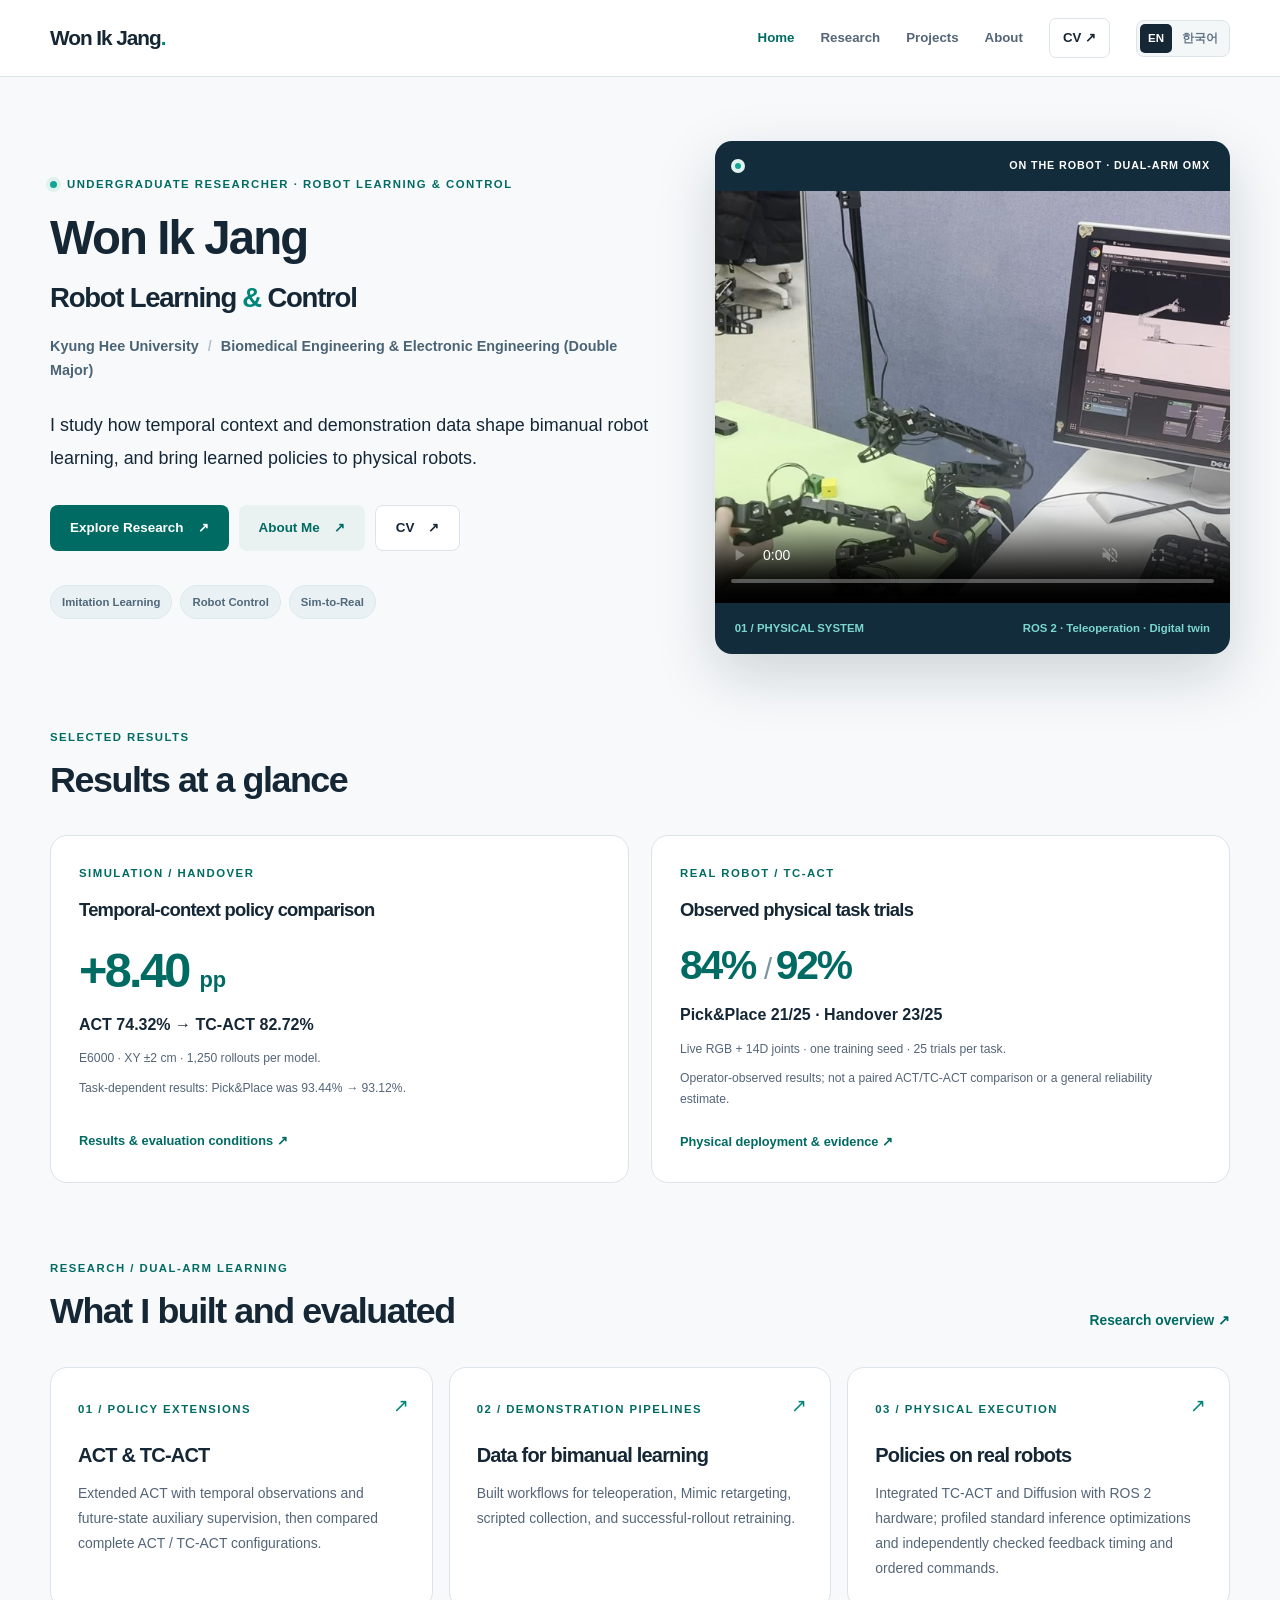
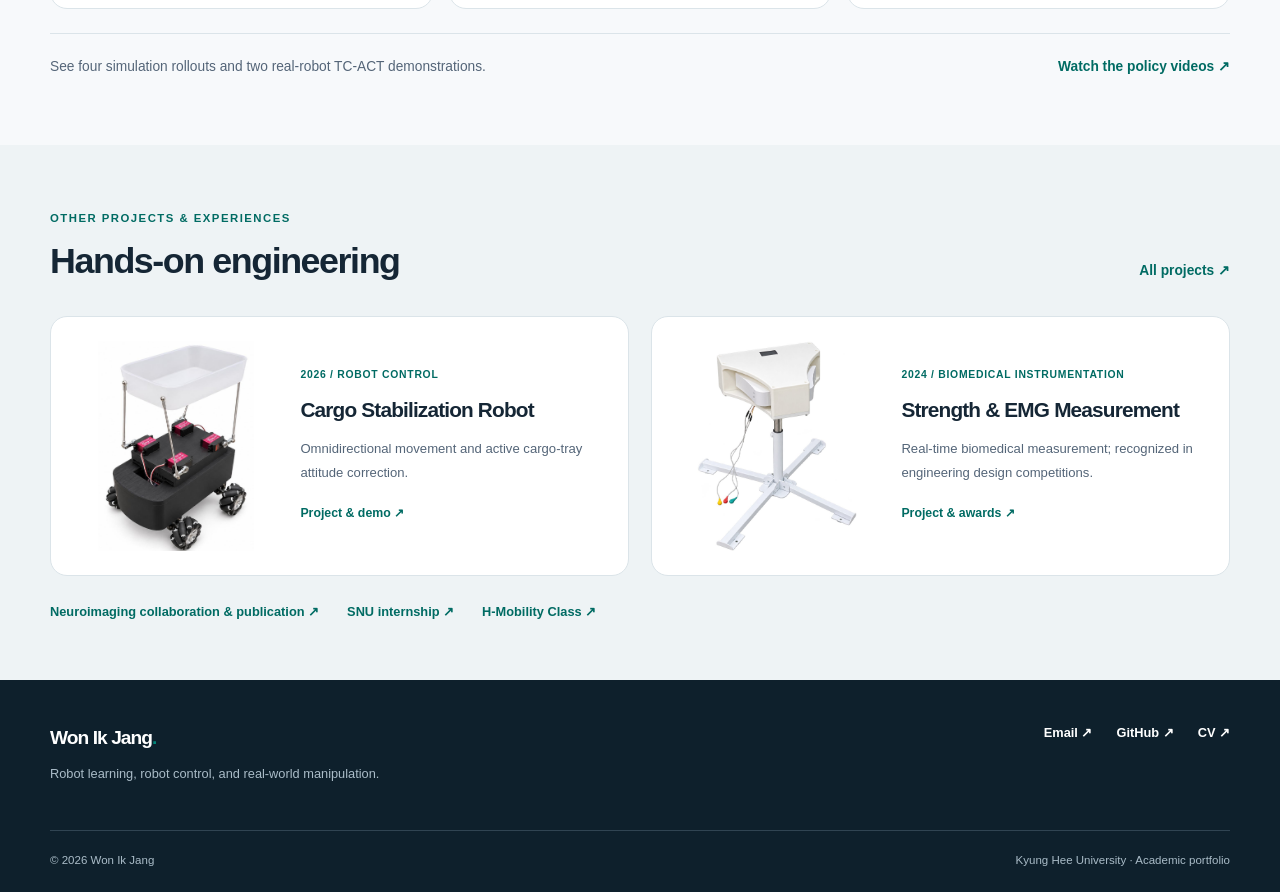
==== docs/index.html @ a3580494 "Refresh CV PDF link cache version after evidence wording update" ====
<!doctype html>
<html lang="en" data-portfolio-page="home">
<head>
<meta charset="utf-8">
<meta name="viewport" content="width=device-width, initial-scale=1">
<meta name="theme-color" content="#f6f8fb">
<meta name="description" content="Won Ik Jang. Undergraduate researcher at Kyung Hee University working on robot learning, robot control, and sim-to-real manipulation.">
<meta property="og:type" content="website">
<meta property="og:title" content="Won Ik Jang | Robot Learning & Control">
<meta property="og:description" content="Won Ik Jang. Undergraduate researcher at Kyung Hee University working on robot learning, robot control, and sim-to-real manipulation.">
<meta property="og:image" content="https://green101630-jwi.github.io/literate-octo-doodle/assets/media/dual-arm-workspace.jpg">
<title data-title-en="Won Ik Jang | Robot Learning & Control" data-title-ko="장원익 | 로봇 학습 및 제어">Won Ik Jang | Robot Learning & Control</title>
<link rel="stylesheet" href="portfolio.css">
<link rel="stylesheet" href="research-enhancements.css">
<link rel="stylesheet" href="home.css?v=d6b59a765246">
<script src="portfolio.js" defer></script>
</head>
<body>
<a class="skip" href="#main"><span data-locale="en">Skip to content</span><span data-locale="ko">본문으로 건너뛰기</span></a>
<header class="topbar"><div class="wrap nav-row"><a class="brand" href="./?v=feedback-20261107-v1" aria-label="Won Ik Jang homepage">Won Ik Jang<span class="brand-dot">.</span></a><button type="button" class="mobile-menu" data-menu-toggle aria-controls="site-nav" aria-expanded="false">Menu <span aria-hidden="true">☰</span></button><nav class="primary-nav" id="site-nav" data-site-nav aria-label="Main navigation"><a href="./?v=feedback-20261107-v1" aria-current="page"><span data-locale="en">Home</span><span data-locale="ko">홈</span></a><a href="research/?v=feedback-20261107-v1" ><span data-locale="en">Research</span><span data-locale="ko">연구</span></a><a href="projects/?v=feedback-20261107-v1" ><span data-locale="en">Projects</span><span data-locale="ko">프로젝트</span></a><a href="about/?v=feedback-20261107-v1" ><span data-locale="en">About</span><span data-locale="ko">소개</span></a><a class="nav-cv" target="_blank" rel="noopener" href="assets/WonIkJang_CV.pdf?v=31153842b9fe">CV ↗</a><div class="language-switch" role="group" aria-label="Language"><button type="button" data-language="en" aria-pressed="true">EN</button><button type="button" data-language="ko" aria-pressed="false">한국어</button></div></nav></div></header>
<main id="main">
<section class="hero wrap" aria-labelledby="hero-name">
<div class="hero-copy">
<p class="eyebrow"><span class="pulse"></span><span data-locale="en">UNDERGRADUATE RESEARCHER · ROBOT LEARNING & CONTROL</span><span data-locale="ko">학부연구생 · 로봇 학습 및 제어</span></p>
<h1 id="hero-name">Won Ik Jang<span class="heading-line"> <span data-locale="en">Robot Learning <em>&amp;</em> Control</span><span data-locale="ko">로봇 학습 <em>&amp;</em> 제어</span></span></h1>
<p class="identity">Kyung Hee University <span class="sep">/</span> <span data-locale="en">Biomedical Engineering & Electronic Engineering (Double Major)</span><span data-locale="ko">생체의공학 · 전자공학 복수전공</span></p>
<p class="hero-lead"><span data-locale="en">I study how temporal context and demonstration data shape bimanual robot learning, and bring learned policies to physical robots.</span><span data-locale="ko">양팔 로봇 조작에서 시간적 문맥과 시연 데이터가 학습에 미치는 영향을 연구하고, 학습한 정책을 실제 로봇에 적용합니다.</span></p>
<div class="hero-actions"><a class="btn primary" href="research/?v=feedback-20261107-v1"><span data-locale="en">Explore Research</span><span data-locale="ko">연구 살펴보기</span><span aria-hidden="true"> ↗</span></a><a class="btn subtle" href="about/?v=feedback-20261107-v1"><span data-locale="en">About Me</span><span data-locale="ko">자기소개</span><span aria-hidden="true"> ↗</span></a><a class="btn ghost" href="assets/WonIkJang_CV.pdf?v=31153842b9fe" target="_blank" rel="noopener">CV <span aria-hidden="true">↗</span></a></div>
<div class="hero-tags"><span>Imitation Learning</span><span>Robot Control</span><span>Sim-to-Real</span></div>
</div>
<div class="hero-media">
<div class="media-label"><span class="pulse"></span><span data-locale="en">ON THE ROBOT · DUAL-ARM OMX</span><span data-locale="ko">실제 로봇 · 양팔 OMX</span></div>
<video controls muted playsinline preload="metadata" poster="assets/media/dual-arm-workspace.jpg" aria-label="Dual-arm OpenMANIPULATOR-X real teleoperation"><source src="assets/media/dual-arm-teleoperation.mp4" type="video/mp4"></video>
<div class="media-caption"><span>01 / PHYSICAL SYSTEM</span><span><span data-locale="en">ROS 2 · Teleoperation · Digital twin</span><span data-locale="ko">ROS 2 · 원격 조작 · 디지털 트윈</span></span></div>
</div>
</section>
<section class="wrap home-findings" aria-labelledby="findings-heading">
<div class="section-head"><div><p class="eyebrow">SELECTED RESULTS</p><h2 id="findings-heading"><span data-locale="en">Results at a glance</span><span data-locale="ko">대표 실험 결과</span></h2></div></div>
<div class="home-finding-grid">
<article class="home-finding">
<p class="eyebrow"><span data-locale="en">SIMULATION / HANDOVER</span><span data-locale="ko">시뮬레이션 / HANDOVER</span></p>
<h3><span data-locale="en">Temporal-context policy comparison</span><span data-locale="ko">시간적 문맥을 활용한 정책 비교</span></h3>
<p class="finding-value">+8.40 <span><span data-locale="en">pp</span><span data-locale="ko">%p</span></span></p>
<p class="finding-comparison">ACT 74.32% <span aria-hidden="true">→</span> TC-ACT 82.72%</p>
<p class="finding-conditions"><span data-locale="en">E6000 · XY ±2 cm · 1,250 rollouts per model.</span><span data-locale="ko">E6000 · XY ±2 cm · 모델당 1,250회 평가.</span></p>
<p class="finding-scope"><span data-locale="en">Task-dependent results: Pick&amp;Place was 93.44% → 93.12%.</span><span data-locale="ko">태스크별 차이가 있으며, Pick&amp;Place는 93.44% → 93.12%였습니다.</span></p>
<a class="inline-link" href="research/?v=feedback-20261107-v1#results"><span data-locale="en">Results & evaluation conditions ↗</span><span data-locale="ko">비교 결과·평가 조건 보기 ↗</span></a>
</article>
<article class="home-finding">
<p class="eyebrow"><span data-locale="en">REAL ROBOT / TC-ACT</span><span data-locale="ko">실로봇 / TC-ACT</span></p>
<h3><span data-locale="en">Observed physical task trials</span><span data-locale="ko">실로봇 작업 수행 실험</span></h3>
<p class="finding-value finding-latency">84% <i aria-hidden="true"> / </i> 92%</p>
<p class="finding-comparison">Pick&amp;Place 21/25 · Handover 23/25</p>
<p class="finding-conditions"><span data-locale="en">Live RGB + 14D joints · one training seed · 25 trials per task.</span><span data-locale="ko">실카메라 RGB + 14D 관절 · 학습 시드 1개 · 태스크별 25회.</span></p>
<p class="finding-scope"><span data-locale="en">Operator-observed results; not a paired ACT/TC-ACT comparison or a general reliability estimate.</span><span data-locale="ko">작업자가 관찰한 성공 횟수이며 ACT와의 동일 조건 비교나 일반적인 신뢰도 추정이 아닙니다.</span></p>
<a class="inline-link" href="research/#deployment"><span data-locale="en">Physical deployment & evidence ↗</span><span data-locale="ko">실로봇 구동·검증 내용 ↗</span></a>
</article>
</div>
</section>
<section class="section wrap home-contributions" aria-labelledby="research-heading">
<div class="section-head"><div><p class="eyebrow">RESEARCH / DUAL-ARM LEARNING</p><h2 id="research-heading"><span data-locale="en">What I built and evaluated</span><span data-locale="ko">직접 구현하고 평가한 것들</span></h2></div><a class="inline-link" href="research/?v=feedback-20261107-v1"><span data-locale="en">Research overview ↗</span><span data-locale="ko">연구 개요 보기 ↗</span></a></div>
<div class="card-grid three">
<a href="research/?v=feedback-20261107-v1#tc-act" class="info-card"><span class="index">01 / POLICY EXTENSIONS</span><h3>ACT & TC-ACT</h3><p><span data-locale="en">Extended ACT with temporal observations and future-state auxiliary supervision, then compared complete ACT / TC-ACT configurations.</span><span data-locale="ko">ACT에 시간적 관측과 미래 상태 보조 학습을 연결하고, ACT·TC-ACT 전체 구성의 성능을 비교했습니다.</span></p><span class="card-arrow" aria-hidden="true">↗</span></a>
<a href="research/?v=feedback-20261107-v1#demonstrations" class="info-card"><span class="index">02 / DEMONSTRATION PIPELINES</span><h3><span data-locale="en">Data for bimanual learning</span><span data-locale="ko">양팔 학습을 위한 시연 데이터</span></h3><p><span data-locale="en">Built workflows for teleoperation, Mimic retargeting, scripted collection, and successful-rollout retraining.</span><span data-locale="ko">텔레오퍼레이션, Mimic 궤적 재배치, 코드 기반 수집, 성공 롤아웃 재학습 흐름을 구현했습니다.</span></p><span class="card-arrow" aria-hidden="true">↗</span></a>
<a href="research/?v=feedback-20261107-v1#systems" class="info-card"><span class="index">03 / PHYSICAL EXECUTION</span><h3><span data-locale="en">Policies on real robots</span><span data-locale="ko">학습한 정책을 실로봇으로</span></h3><p><span data-locale="en">Integrated TC-ACT and Diffusion with ROS 2 hardware; profiled standard inference optimizations and independently checked feedback timing and ordered commands.</span><span data-locale="ko">TC-ACT·Diffusion을 ROS 2 실로봇 시스템에 연결하고, 기존 추론 최적화 기법의 효과와 피드백 지연·행동 순서를 구분해 검증했습니다.</span></p><span class="card-arrow" aria-hidden="true">↗</span></a>
</div>
<div class="home-video-link"><p><span data-locale="en">See four simulation rollouts and two real-robot TC-ACT demonstrations.</span><span data-locale="ko">시뮬레이션 롤아웃 네 개와 실로봇 TC-ACT 시연 두 개를 확인할 수 있습니다.</span></p><a class="inline-link" href="research/?v=feedback-20261107-v1#policy-videos"><span data-locale="en">Watch the policy videos ↗</span><span data-locale="ko">정책별 영상 보기 ↗</span></a></div>
</section>
<section class="section alternate" id="other-projects"><div class="wrap">
<div class="section-head"><div><p class="eyebrow">OTHER PROJECTS & EXPERIENCES</p><h2><span data-locale="en">Hands-on engineering</span><span data-locale="ko">직접 만든 공학 프로젝트</span></h2></div><a class="inline-link" href="projects/?v=feedback-20261107-v1"><span data-locale="en">All projects ↗</span><span data-locale="ko">프로젝트 전체 보기 ↗</span></a></div>
<div class="home-project-grid">
<a class="home-project" href="projects/?v=feedback-20261107-v1#mecanum"><div class="home-project-visual"><img src="assets/media/projects/cargo-stabilization.jpg" alt="Cargo stabilization robot prototype" data-alt-en="Cargo stabilization robot prototype" data-alt-ko="적재함 자세 안정화 로봇 시제품" width="759" height="1024" loading="lazy"></div><div><p class="eyebrow">2026 / ROBOT CONTROL</p><h3><span data-locale="en">Cargo Stabilization Robot</span><span data-locale="ko">적재함 자세 안정화 로봇</span></h3><p><span data-locale="en">Omnidirectional movement and active cargo-tray attitude correction.</span><span data-locale="ko">전방향 이동과 적재함의 능동 자세 보정을 결합한 로봇입니다.</span></p><span class="text-link"><span data-locale="en">Project & demo ↗</span><span data-locale="ko">프로젝트·시연 보기 ↗</span></span></div></a>
<a class="home-project" href="projects/?v=feedback-20261107-v1#emg"><div class="home-project-visual"><img src="assets/media/projects/emg-force-device.jpg" alt="Thigh strength and EMG measurement device" data-alt-en="Thigh strength and EMG measurement device" data-alt-ko="허벅지 근력·근전도 측정 기기" width="914" height="1200" loading="lazy"></div><div><p class="eyebrow">2024 / BIOMEDICAL INSTRUMENTATION</p><h3><span data-locale="en">Strength & EMG Measurement</span><span data-locale="ko">근력·근전도 측정 기기</span></h3><p><span data-locale="en">Real-time biomedical measurement; recognized in engineering design competitions.</span><span data-locale="ko">실시간 생체 계측 기기를 제작하고 공학설계 경진대회에서 수상했습니다.</span></p><span class="text-link"><span data-locale="en">Project & awards ↗</span><span data-locale="ko">프로젝트·수상 보기 ↗</span></span></div></a>
</div>
<div class="home-experience-links"><a href="about/?v=feedback-20261107-v1#publications"><span data-locale="en">Neuroimaging collaboration & publication ↗</span><span data-locale="ko">의료영상 공동연구·논문 ↗</span></a><a href="projects/?v=feedback-20261107-v1#snu-internship"><span data-locale="en">SNU internship ↗</span><span data-locale="ko">서울대학교 인턴십 ↗</span></a><a href="https://veil-friend-d7f.notion.site/2026-H-40de7cbbddb28143a886daaf8b7a4e7d?source=copy_link" target="_blank" rel="noopener noreferrer"><span data-locale="en">H-Mobility Class ↗</span><span data-locale="ko">H-모빌리티 클래스 ↗</span></a></div>
</div></section>
</main>
<footer class="footer"><div class="wrap footer-grid"><div><a class="brand" href="./?v=feedback-20261107-v1">Won Ik Jang<span class="brand-dot">.</span></a><p><span data-locale="en">Robot learning, robot control, and real-world manipulation.</span><span data-locale="ko">로봇 학습과 제어, 그리고 실제 로봇 조작 연구.</span></p></div><div class="footer-right"><a href="mailto:green101630@gmail.com">Email ↗</a><a target="_blank" rel="noopener" href="https://github.com/green101630-jwi">GitHub ↗</a><a href="assets/WonIkJang_CV.pdf?v=31153842b9fe" target="_blank" rel="noopener">CV ↗</a></div></div><div class="wrap footer-bottom"><span>© 2026 Won Ik Jang</span><span><span data-locale="en">Kyung Hee University · Academic portfolio</span><span data-locale="ko">경희대학교 · 대학원 진학용 연구 포트폴리오</span></span></div></footer>
</body>
</html>
---- docs/portfolio.css ----
/* Separate academic portfolio layout; existing research-report styles.css remains unchanged. */
:root{color-scheme:light;--ink:#152635;--muted:#546578;--line:#dbe4e9;--paper:#f7f9fb;--white:#fff;--teal:#008579;--teal-deep:#006b63;--soft:#eef5f5;--navy:#122837;--radius:17px}
*{box-sizing:border-box}html{scroll-behavior:smooth;scroll-padding-top:92px}body{margin:0;color:var(--ink);background:var(--paper);font:16px/1.65 -apple-system,BlinkMacSystemFont,"Segoe UI","Apple SD Gothic Neo","Malgun Gothic",Arial,sans-serif;-webkit-font-smoothing:antialiased}img,video{max-width:100%;display:block}a{color:inherit;text-decoration:none}a:focus-visible,button:focus-visible{outline:3px solid #ffad4a;outline-offset:4px}button{font:inherit}h1,h2,h3,p{margin-top:0}p{margin-bottom:1.1em}h1,h2,h3{letter-spacing:-.04em;line-height:1.18}h1{font-size:clamp(2rem,3.7vw,3.5rem)}h2{font-size:clamp(2rem,3.4vw,3.3rem)}h3{font-size:1.4rem}.wrap{width:min(1180px,calc(100% - 68px));margin:0 auto}.skip{position:absolute;top:-100px;left:12px;z-index:500;background:var(--ink);color:white;padding:10px}.skip:focus{top:8px}[data-locale="ko"]{display:none}html[lang="ko"] [data-locale="en"]{display:none}html[lang="ko"] [data-locale="ko"]{display:revert}
.topbar{position:sticky;top:0;background:rgba(255,255,255,.94);border-bottom:1px solid var(--line);backdrop-filter:blur(16px);z-index:20}.nav-row{height:76px;display:flex;align-items:center;justify-content:space-between;gap:24px}.brand{font-weight:800;letter-spacing:-.05em;font-size:1.3rem;white-space:nowrap}.brand-dot{color:var(--teal)}.primary-nav{display:flex;align-items:center;gap:26px}.primary-nav>a{font-size:.83rem;font-weight:700;color:#536577;transition:color .2s}.primary-nav>a:hover,.primary-nav>a[aria-current="page"]{color:var(--teal-deep)}.primary-nav .nav-cv{padding:8px 13px;border:1px solid var(--line);border-radius:7px;color:var(--ink)}.language-switch{display:flex;align-items:center;border:1px solid var(--line);border-radius:8px;padding:3px;gap:2px;background:#f4f7f8}.language-switch button{border:0;background:none;padding:5px 8px;border-radius:5px;font-size:.72rem;color:#627488;font-weight:700;cursor:pointer}.language-switch button[aria-pressed="true"]{background:var(--ink);color:#fff}.mobile-menu{display:none;border:1px solid var(--line);border-radius:8px;padding:7px 12px;background:white;cursor:pointer}
.eyebrow,.index,.mini-label{font-size:.71rem;letter-spacing:.13em;font-weight:800;color:var(--teal-deep)}.pulse{display:inline-block;width:7px;height:7px;border-radius:50%;background:#14a494;margin-right:10px;box-shadow:0 0 0 4px #e0f2ee}.hero{display:grid;grid-template-columns:1.08fr .92fr;align-items:center;gap:60px;padding:84px 0 65px}.hero h1{margin:19px 0 20px;line-height:1.05}.heading-line{display:block;font-size:clamp(1.2rem,2.15vw,2rem);letter-spacing:-.045em;font-weight:600;line-height:1.3;margin-top:17px}.heading-line em{color:var(--teal);font-style:normal}.identity{color:#4b6475;font-weight:600;font-size:.9rem}.sep{margin:0 5px;color:#b5c2cd}.hero-lead{font-size:1.12rem;font-weight:500;line-height:1.85;max-width:630px;margin-top:32px}.hero-sub{font-size:.94rem;line-height:1.8;color:var(--muted)}.hero-actions,.subhero-actions,.about-buttons{display:flex;flex-wrap:wrap;gap:10px;margin-top:30px}.btn{display:inline-flex;align-items:center;gap:14px;padding:13px 20px;border-radius:8px;font-size:.84rem;font-weight:800;line-height:1.3;transition:transform .15s,background .15s}.btn:hover{transform:translateY(-2px)}.btn.primary{background:var(--teal-deep);color:#fff}.btn.primary:hover{background:#00574f}.btn.subtle{background:#e9f1f1;color:var(--teal-deep)}.btn.ghost{border:1px solid var(--line);background:#fff}.btn.light{background:#fff;color:var(--navy)}.hero-tags{display:flex;flex-wrap:wrap;gap:8px;margin-top:34px}.hero-tags span,.interest-list span,.stack-strip span{background:#eaf1f4;border:1px solid #dce9ee;color:#506879;border-radius:100px;padding:7px 11px;font-size:.71rem;font-weight:700}.hero-media{background:#132c3b;color:white;border-radius:var(--radius);overflow:hidden;box-shadow:0 21px 60px rgba(10,29,40,.17)}.media-label,.media-caption{display:flex;justify-content:space-between;gap:12px;align-items:center;padding:16px 20px;font-size:.67rem;letter-spacing:.085em;font-weight:700}.media-label .pulse{width:6px;height:6px}.hero-media video{width:100%;aspect-ratio:5/4;object-fit:cover;background:#08171e}.media-caption{color:#d8e7ef;letter-spacing:0;font-size:.71rem}.media-caption span:first-child{color:#7bd7d0}
.metrics{display:grid;grid-template-columns:repeat(4,1fr);border-block:1px solid var(--line);padding:23px 0 28px;gap:17px}.metrics>div{border-right:1px solid var(--line);padding-right:18px}.metrics>div:last-child{border:0}.metrics strong{display:block;letter-spacing:-.045em;font-size:1.34rem}.metrics span{display:block;color:var(--muted);font-size:.76rem;margin-top:5px}.section{padding-top:93px;padding-bottom:92px}.section.compact-section{padding-top:45px}.section.alternate{background:#eef3f5}.section-head{display:flex;align-items:end;justify-content:space-between;gap:24px;margin-bottom:34px}.section-head h2{margin-bottom:0}.inline-link,.text-link{display:inline-flex;align-items:center;gap:7px;color:var(--teal-deep);font-size:.86rem;font-weight:800}.inline-link:hover,.text-link:hover{text-decoration:underline}.feature-research{display:grid;grid-template-columns:minmax(0,.75fr) minmax(0,1.25fr);align-items:center;gap:0;border:1px solid var(--line);border-radius:var(--radius);overflow:hidden;background:#fff;margin-bottom:22px}.feature-visual{position:relative;min-height:0;width:calc(100% - 48px);max-width:340px;aspect-ratio:1/1;justify-self:center;align-self:center;overflow:hidden;border-radius:12px;margin:24px 0;background:#182c36}.feature-visual img{width:100%;height:100%;object-fit:cover}.photo-note{position:absolute;bottom:15px;left:15px;background:rgba(9,22,30,.85);color:#fff;border:1px solid rgba(255,255,255,.2);font-size:.63rem;letter-spacing:.08em;padding:7px 10px;border-radius:5px}.feature-description{min-width:0;padding:30px 34px}.feature-description h3{font-size:2rem;margin-bottom:16px}.feature-description>p{color:var(--muted);line-height:1.8}.keyword-list{display:flex;flex-wrap:wrap;gap:9px;list-style:none;padding:0;margin:22px 0}.keyword-list li{font-size:.67rem;letter-spacing:.02em;padding:5px 9px;border:1px solid var(--line);border-radius:5px}.card-grid{display:grid;gap:16px}.card-grid.three{grid-template-columns:repeat(3,1fr)}.card-grid.two{grid-template-columns:repeat(2,1fr)}.info-card,.project-card,.research-card,.skill-card{border:1px solid var(--line);background:white;border-radius:var(--radius);padding:27px;position:relative;transition:border-color .2s,transform .2s}.info-card:hover,.project-card:hover{transform:translateY(-3px);border-color:#96c2bc}.info-card h3,.project-card h3{margin:20px 0 12px}.info-card p,.project-card p,.research-card p,.skill-card p{color:var(--muted);font-size:.87rem;line-height:1.8}.card-arrow{position:absolute;right:23px;top:22px;color:var(--teal);font-size:1.2rem}.project-card{min-height:272px}.project-top{display:flex;justify-content:space-between;color:var(--teal-deep);font-weight:800;font-size:.8rem}.project-top span{font-size:.64rem;color:var(--muted);letter-spacing:.08em}.project-card h3{font-size:1.55rem;max-width:410px}.experience-brief{display:grid;grid-template-columns:1fr 1fr;gap:18px}.experience-brief>div{border-left:3px solid var(--teal);padding:10px 25px;background:white}.experience-brief strong{font-size:1.12rem}.experience-brief p{margin:8px 0 0;font-size:.85rem;color:var(--muted)}.cta-band{background:var(--navy);color:white;padding:58px 0}.cta-inner{display:flex;align-items:center;justify-content:space-between;gap:32px}.cta-band h2{max-width:690px}.cta-band p:not(.eyebrow){color:#cbdae1;max-width:700px}.cta-band .eyebrow{color:#6ee0d4}.footer{background:#0e202c;color:white;padding:42px 0 22px}.footer-grid{display:flex;justify-content:space-between;gap:25px}.footer .brand{font-size:1.2rem}.footer p{color:#aabcc8;font-size:.8rem;margin-top:9px}.footer-right{display:flex;align-items:start;gap:24px;font-size:.8rem;font-weight:700}.footer-right a:hover{text-decoration:underline}.footer-bottom{display:flex;justify-content:space-between;gap:20px;border-top:1px solid #304452;padding-top:20px;margin-top:32px;color:#aabcc8;font-size:.72rem}
.subhero{padding:85px 0 46px;max-width:1180px}.subhero h1{max-width:880px;font-size:clamp(2rem,3.7vw,3.5rem)}.sublead{color:#4d6475;font-size:1.13rem;line-height:1.85;max-width:850px;margin-top:25px}.narrow{max-width:940px}.education-card{border:1px solid var(--line);background:white;border-radius:var(--radius);padding:37px;display:flex;align-items:center;justify-content:space-between;gap:26px}.education-card h3{font-size:1.65rem;margin-bottom:12px}.education-card p{margin:0 0 10px;color:var(--muted)}.muted{color:var(--muted);font-size:.85rem}.gpa-block{text-align:right;white-space:nowrap}.gpa-block>span{display:block;color:var(--teal-deep);font-size:.72rem;font-weight:800;letter-spacing:.1em}.gpa-block strong{font-size:2.4rem;letter-spacing:-.04em}.gpa-block small{font-size:1.05rem;font-weight:500}.gpa-block p{font-size:.8rem}.narrow>p:not(.eyebrow){color:#405c6b;line-height:1.95;font-size:1.04rem}.interest-list,.stack-strip{display:flex;flex-wrap:wrap;gap:9px;margin-top:30px}.timeline{border-top:1px solid var(--line);margin-top:30px}.timeline article{display:grid;grid-template-columns:90px 1fr;gap:25px;border-bottom:1px solid var(--line);padding:32px 0}.timeline-index{font-size:1.3rem;font-weight:800;color:#7aabb0}.timeline h3{margin-bottom:8px}.timeline article div>p:not(.muted){max-width:830px;color:#41596b;line-height:1.9}.skill-card h3{margin:0 0 13px}.awards-grid{display:grid;grid-template-columns:repeat(3,1fr);gap:15px}.award{background:white;border:1px solid var(--line);padding:23px;border-radius:14px}.award>span{font-size:.7rem;color:var(--teal);font-weight:800}.award p{margin:15px 0 0;font-weight:700}.note{font-size:.78rem;color:#5d6c78;background:#f0f4f6;border-left:2px solid #a5bec0;padding:12px 16px;margin-top:25px}.split-panel{display:grid;grid-template-columns:1fr 1fr;gap:50px;align-items:center}.split-panel img{width:100%;height:410px;object-fit:cover;border-radius:var(--radius);border:1px solid var(--line)}.split-panel>div>p:not(.eyebrow){color:var(--muted)}.simple-steps{list-style:decimal-leading-zero;padding-left:30px;line-height:2;color:#48606d}.research-card h3{margin:12px 0}.research-card .inline-link{margin-top:12px}.result-metrics{display:grid;grid-template-columns:repeat(2,1fr);gap:16px;margin:27px 0}.result-metrics>div{background:white;border:1px solid var(--line);border-radius:12px;padding:24px}.result-metrics>div>span{display:block;font-size:.7rem;color:var(--teal);font-weight:800;letter-spacing:.1em}.result-metrics strong{display:block;font-size:clamp(1.4rem,2.7vw,2.1rem);letter-spacing:-.045em;margin:11px 0}.result-metrics i{font-style:normal;color:#91a9af;font-size:.75em}.result-metrics small{color:var(--muted)}.bottom-link{margin-top:27px}.project-detail{max-width:1000px}.project-detail h2{margin-top:14px}.project-detail>p{max-width:920px;font-size:1.04rem;color:#425d6c;line-height:1.9}.detail-top{display:flex;align-items:center;gap:13px;flex-wrap:wrap}.mini-chip{font-size:.68rem;font-weight:800;border:1px solid #b9d6d1;background:#e3f3f0;color:#0b7168;border-radius:100px;padding:5px 10px}.detail-grid{display:grid;grid-template-columns:1fr 1fr;gap:22px;margin:25px 0}.detail-grid>div{background:#fff;border:1px solid var(--line);padding:23px;border-radius:12px}.detail-grid p{margin:7px 0 0;color:#4d6574;font-size:.86rem}.photo-slot{margin-top:27px;border:1.5px dashed #a5bbc5;border-radius:var(--radius);background:repeating-linear-gradient(135deg,#eff4f7,#eff4f7 14px,#f5f8fa 14px,#f5f8fa 28px);padding:35px 25px;color:#657986;display:flex;align-items:center;justify-content:center;gap:13px;font-size:.84rem;text-align:center}.photo-symbol{font-size:1.6rem;font-weight:200;color:#839fac}
@media(max-width:950px){.hero{grid-template-columns:1fr;gap:30px;padding-top:55px}.hero-media{max-width:720px}.metrics{grid-template-columns:repeat(2,1fr)}.metrics>div:nth-child(2){border-right:0}.card-grid.three{grid-template-columns:1fr 1fr}.feature-research,.split-panel{grid-template-columns:1fr}.feature-visual{min-height:0;width:calc(100% - 40px);max-width:300px;margin:20px 0 0}.split-panel img{max-height:420px}.primary-nav{gap:14px}}
@media(max-width:700px){.wrap{width:min(100% - 36px,1180px)}.nav-row{height:68px}.mobile-menu{display:block}.primary-nav{display:none;position:absolute;top:67px;left:0;right:0;background:#fff;border-bottom:1px solid var(--line);padding:18px;box-shadow:0 18px 24px rgba(10,23,36,.1);align-items:stretch;flex-direction:column;gap:13px}.primary-nav.open{display:flex}.primary-nav>a{padding:7px}.primary-nav .nav-cv{align-self:start}.language-switch{align-self:start}.hero{padding:47px 0 38px}.hero h1{font-size:clamp(2rem,8vw,2.6rem)}.heading-line{font-size:clamp(1.125rem,4.8vw,1.5rem)}.hero-lead{font-size:1rem;margin-top:22px}.hero-media video{aspect-ratio:16/11}.media-label,.media-caption{padding:12px;font-size:.6rem}.metrics{padding:18px 0}.metrics strong{font-size:1rem}.metrics span{font-size:.7rem}.section{padding-top:62px;padding-bottom:62px}.section-head{display:block}.section-head .inline-link{margin-top:12px}.feature-description{padding:27px}.feature-description h3{font-size:1.65rem}.card-grid.three,.card-grid.two,.experience-brief,.result-metrics,.awards-grid,.detail-grid{grid-template-columns:1fr}.info-card,.project-card,.research-card,.skill-card{padding:23px}.project-card{min-height:0}.cta-inner{display:block}.cta-inner .btn{margin-top:18px}.footer-grid,.footer-bottom{flex-direction:column;display:flex}.footer-right{flex-wrap:wrap}.subhero{padding-top:53px}.sublead{font-size:1rem}.education-card{flex-direction:column;align-items:start;padding:25px}.gpa-block{text-align:left}.timeline article{grid-template-columns:40px 1fr;gap:14px}.split-panel img{height:300px}.result-metrics strong{font-size:1.8rem}.photo-slot{padding:28px 15px}.hero-actions,.subhero-actions{gap:9px}}
@media(prefers-reduced-motion:reduce){html{scroll-behavior:auto}*{transition:none!important}}

/* Title-only entries; project descriptions will be supplied separately. */
.other-project-list{list-style:none;margin:0;padding:0;overflow:hidden;border:1px solid var(--line);border-radius:var(--radius);background:var(--white)}
.other-project-item{display:grid;grid-template-columns:42px minmax(0,1fr);align-items:start;gap:18px;padding:23px 27px;border-bottom:1px solid var(--line)}
.other-project-item:last-child{border-bottom:0}
.other-project-index{color:var(--teal-deep);font-size:.79rem;font-weight:800;line-height:1.8}
.other-project-item h3{font-size:1.17rem;font-weight:650;line-height:1.55;letter-spacing:-.02em;margin:0;word-break:keep-all;overflow-wrap:anywhere}
.other-project-item .other-project-link{color:inherit;text-decoration:none;transition:color .15s ease}
.other-project-item .other-project-link::after{content:" ↗";color:var(--teal-deep);font-size:.85em}
.other-project-item .other-project-link:hover,.other-project-item .other-project-link:focus-visible{color:var(--teal-deep);text-decoration:underline;text-underline-offset:4px}

@media(max-width:700px){.other-project-item{grid-template-columns:27px minmax(0,1fr);gap:12px;padding:20px 18px}.other-project-item h3{font-size:1.04rem}}
---- docs/research-enhancements.css ----
/* Research additions shared by the academic home and research overview. */
.research-nav{display:flex;flex-wrap:wrap;gap:8px;margin-top:28px}
.research-nav a{border:1px solid var(--line);border-radius:7px;background:#fff;padding:8px 12px;color:var(--teal-deep);font-size:.78rem;font-weight:700}
.research-nav a:hover{background:var(--soft)}
.research-intro{max-width:850px;color:var(--muted);line-height:1.85}
.research-section-title{font-size:clamp(1.75rem,2.7vw,2.35rem);line-height:1.2;margin-bottom:12px}
.research-section-number{color:var(--teal-deep);white-space:nowrap}
.split-panel>div>.research-section-subtitle,.research-section-subtitle{font-size:1.15rem;font-weight:650;line-height:1.5;color:var(--muted);margin-bottom:20px}
.pipeline-steps{font-size:.93rem;line-height:1.65;margin:24px 0}
.pipeline-steps li+li{margin-top:10px}
.pipeline-steps li::marker{color:var(--teal-deep);font-weight:750}
.pipeline-steps strong{color:var(--ink);font-weight:700}
#policies>.wrap>.research-grid>.research-card{display:flex;flex-direction:column}
#policies>.wrap>.research-grid>.research-card>.inline-link{margin-top:auto;padding-top:12px}
#policies #act-baseline{margin-top:25px}
#policies .tc-act-extension-card{border-top:3px solid #9c75b9}
#policies .tc-act-extension-label{font-size:.95rem;line-height:1.5;letter-spacing:.045em;color:#75439a}
.research-grid{display:grid;grid-template-columns:repeat(3,minmax(0,1fr));gap:18px;margin-top:28px}
.research-grid.two{grid-template-columns:repeat(2,minmax(0,1fr))}
.research-grid.four{grid-template-columns:repeat(4,minmax(0,1fr))}
.research-grid>*{min-width:0}
.research-grid h3{font-size:1.18rem}
.research-grid .research-card{padding:25px}
.research-grid .research-card p:last-child{margin-bottom:0}
.research-list{padding-left:19px;color:var(--muted);font-size:.87rem;line-height:1.85}
.research-list li+li{margin-top:8px}
.research-label{display:block;font-size:.68rem;font-weight:800;letter-spacing:.09em;color:var(--teal-deep);margin-bottom:9px}
.research-callout{border-left:3px solid var(--teal);background:#eaf2f2;padding:20px 23px;border-radius:0 10px 10px 0;margin:28px 0;color:#365763;font-size:.88rem;line-height:1.8}
.research-callout p:last-child{margin-bottom:0}
.research-disclosure{margin-top:25px;border:1px solid var(--line);border-radius:12px;background:#fff;overflow:hidden}
.research-disclosure>summary{padding:19px 22px;cursor:pointer;font-weight:750;color:var(--teal-deep);font-size:.9rem}
.research-disclosure[open]>summary{border-bottom:1px solid var(--line)}
.research-disclosure>.disclosure-body{padding:22px}
.research-disclosure p{font-size:.86rem;color:var(--muted);line-height:1.85}
.research-disclosure code{overflow-wrap:anywhere;white-space:normal;font-size:.81rem;color:var(--ink)}
.research-figure{margin:30px 0 0;border:1px solid var(--line);border-radius:var(--radius);background:#fff;overflow:hidden}
.research-figure .figure-heading{padding:22px 25px 0;display:flex;justify-content:space-between;align-items:start;gap:15px}
.research-figure h3{font-size:1.15rem;margin-bottom:6px}
.research-figure img{width:100%;height:auto;background:white}
.research-figure figcaption{padding:16px 25px 22px;color:var(--muted);font-size:.79rem;line-height:1.85;border-top:1px solid #edf1f4}
.research-figure figcaption p:last-child{margin-bottom:0}
.research-figure .inline-link{font-size:.76rem;white-space:nowrap}
.research-disclosure .research-figure{margin:0;border:0;border-radius:0}
.research-disclosure .research-figure figcaption{padding-bottom:0}
.method-flow{display:grid;grid-template-columns:1fr auto 1fr auto 1fr;gap:12px;align-items:center;padding:26px;background:var(--navy);border-radius:var(--radius);color:white;margin-top:28px}
.method-flow>div{min-width:0}
.method-flow strong{display:block;font-size:1rem;line-height:1.5}
.method-flow p{font-size:.77rem;color:#c1d4dd;margin:7px 0 0;line-height:1.75}
.method-flow .research-label{color:#88d8cd}
.method-flow>.flow-arrow{color:#8ec7c8;font-size:1.5rem}
.study-facts{display:grid;grid-template-columns:repeat(3,minmax(0,1fr));gap:14px;margin-top:25px}
.study-facts>div{padding:21px;border:1px solid var(--line);border-radius:12px;background:white}
.study-facts strong{display:block;font-size:1.7rem;letter-spacing:-.045em;line-height:1.25;margin:7px 0}
.study-facts p{font-size:.8rem;color:var(--muted);margin:0;line-height:1.7}
.study-facts .research-label{margin:0}
.study-facts.compact strong{font-size:1.4rem}
.research-table-wrap{overflow-x:auto;margin-top:22px;border:1px solid var(--line);border-radius:12px;background:#fff}
.research-table{border-collapse:collapse;width:100%;text-align:left;font-size:.82rem}
.research-table th,.research-table td{padding:13px 17px;border-bottom:1px solid var(--line);vertical-align:top}
.research-table th{background:#edf4f5;color:var(--ink);font-weight:750}
.research-table tbody tr:last-child td{border-bottom:0}
.research-table td{color:var(--muted)}
.research-links{display:flex;gap:18px;flex-wrap:wrap;margin-top:24px}
#e6000-comparison-protocol .core-protocol-list{display:grid;gap:15px;margin:0 0 18px}
#e6000-comparison-protocol .core-protocol-list>div{display:grid;grid-template-columns:135px minmax(0,1fr);gap:18px;align-items:baseline}
#e6000-comparison-protocol .core-protocol-list dt{font-size:.8rem;font-weight:750;color:var(--ink);line-height:1.75}
#e6000-comparison-protocol .core-protocol-list dd{margin:0;font-size:.82rem;line-height:1.8;color:var(--muted)}
#e6000-comparison-protocol .disclosure-body>p:last-child{margin-bottom:0}
@media(max-width:600px){#e6000-comparison-protocol .core-protocol-list>div{grid-template-columns:1fr;gap:3px}}
.research-footer-note{margin-top:28px;font-size:.81rem;color:var(--muted);max-width:900px;line-height:1.85}
.home-research-note{display:flex;justify-content:space-between;align-items:center;gap:20px;padding:22px 25px;margin-top:22px;border:1px solid var(--line);border-radius:12px;background:#fff}
.home-research-note p{margin:0;color:var(--muted);font-size:.85rem;max-width:710px}
.home-research-note strong{color:var(--ink)}
@media(max-width:950px){.research-grid.four{grid-template-columns:repeat(2,minmax(0,1fr))}.research-grid{grid-template-columns:repeat(2,minmax(0,1fr))}.research-grid .research-card{padding:22px}.method-flow{padding:23px;gap:10px}.method-flow strong{font-size:.9rem}}
@media(max-width:700px){.research-grid,.research-grid.two,.research-grid.four,.study-facts{grid-template-columns:1fr}.research-nav{gap:7px}.research-nav a{font-size:.74rem;padding:7px 10px}.method-flow{grid-template-columns:1fr;text-align:left;padding:24px}.method-flow>.flow-arrow{transform:rotate(90deg);justify-self:center}.research-figure .figure-heading{padding:18px 18px 0;display:block}.research-figure .inline-link{margin:4px 0 9px}.research-figure figcaption{padding:14px 18px 18px}.research-disclosure>.disclosure-body{padding:18px}.research-callout{padding:17px 18px}.home-research-note{display:block;padding:21px}.home-research-note .inline-link{margin-top:15px}.research-table th,.research-table td{padding:11px 12px}}


/* Paper-ready TC-ACT figures imported from the editable draw.io architecture.
   Diagrams have native white SVG backgrounds and are independently zoomable. */
.tc-act-diagram-suite{display:grid;gap:20px;margin:36px 0 30px}
.tc-act-diagram-intro{max-width:980px}
.tc-act-diagram-intro>.research-label{margin-bottom:7px}
.tc-act-diagram-intro p:last-child{font-size:.88rem;line-height:1.85;color:var(--muted);margin-bottom:0}
.tc-act-diagram-suite .tc-act-paper-figure{margin:0;border:1px solid var(--line);border-radius:var(--radius);background:#fff;overflow:hidden}
.tc-act-paper-figure .figure-heading{padding:23px 25px 17px;align-items:center}
.tc-act-paper-figure .figure-heading h3{font-size:1.14rem;line-height:1.45}
.tc-act-paper-figure .figure-heading .research-label{margin-bottom:6px}
.tc-act-diagram-viewport{background:#fff;overflow-x:auto;overscroll-behavior-x:contain}
.tc-act-diagram-viewport img{display:block;width:100%;min-width:900px;max-width:none;height:auto;background:#fff}
.tc-act-paper-figure figcaption{padding:17px 25px 22px;color:var(--muted);font-size:.79rem;line-height:1.85;border-top:1px solid #edf1f4}
@media(max-width:700px){
 .tc-act-diagram-suite{gap:16px;margin:28px 0}
 .tc-act-paper-figure .figure-heading{padding:17px 18px 13px;align-items:flex-start}
 .tc-act-paper-figure .figure-heading h3{font-size:1.04rem}
 .tc-act-paper-figure figcaption{padding:15px 18px 18px}
 .tc-act-diagram-viewport img{min-width:820px}
}

/* Demonstration source labels. */
#demonstrations .featured-demonstration-label{font-size:clamp(1.4rem,2.2vw,1.8rem);font-weight:850;line-height:1.25;letter-spacing:-.015em;color:var(--ink);margin-bottom:12px}


/* Research 03: recorded demonstration coverage, collection and data quality. */
#demonstrations .demo-coverage>img{display:block;max-width:780px;margin-inline:auto}
#demonstrations .demo-research-panel{margin-top:30px;padding:25px;border:1px solid var(--line);border-radius:var(--radius);background:#fff}
#demonstrations .demo-brief{font-size:.85rem;line-height:1.8;color:var(--muted);max-width:900px}
#demonstrations h3.demo-topic-heading{font-size:clamp(1.4rem,2.2vw,1.8rem);font-weight:850;line-height:1.25;letter-spacing:-.015em;color:var(--ink);margin:0 0 12px}
#demonstrations h4.demo-topic-subtitle{font-size:1.1rem;font-weight:650;line-height:1.5;color:var(--muted);margin:0 0 16px}
#success-rollout-study .demo-success-figure{width:100%;max-width:980px;margin:22px auto 0}
#success-rollout-study .demo-success-figure .figure-heading{align-items:center;padding:19px 22px 0}
#success-rollout-study .demo-success-figure-title,#success-rollout-study .demo-failure-heading{font-size:1.05rem;line-height:1.5;margin:0 0 6px;color:var(--ink)}
/* Scripted Basket: a static generation diagram and sequential motion phases. */
#scripted-basket-study .scripted-workflow{margin-top:27px}
#scripted-basket-study h4{font-size:.88rem;line-height:1.55;margin:0 0 18px;color:var(--ink)}
#scripted-basket-study .scripted-flow{display:grid;grid-template-columns:repeat(5,minmax(0,1fr));gap:28px;list-style:none;padding:0;margin:0}
#scripted-basket-study .scripted-flow>li{position:relative;min-width:0;border-top:2px solid #c4dedb;padding-top:12px}
#scripted-basket-study .scripted-step-number{display:block;color:var(--teal-deep);font-size:1.2rem;line-height:1.3;font-weight:800;font-variant-numeric:tabular-nums;margin-bottom:10px}
#scripted-basket-study .scripted-flow strong{display:block;font-size:.84rem;line-height:1.5;color:var(--ink)}
#scripted-basket-study .scripted-flow p{font-size:.76rem;line-height:1.7;color:var(--muted);margin:7px 0 0}
#scripted-basket-study .scripted-flow-arrow{position:absolute;right:-23px;top:51px;color:var(--teal-deep);font-size:1.15rem;line-height:1}
#scripted-basket-study .scripted-motion{margin-top:28px;padding:22px 0 20px;border-block:1px solid var(--line)}
#scripted-basket-study .scripted-motion h4{margin-bottom:13px}
#scripted-basket-study .scripted-arm-order{display:flex;align-items:center;flex-wrap:wrap;gap:12px;margin:0 0 18px;font-size:.83rem;line-height:1.65;color:var(--ink);font-weight:650}
#scripted-basket-study .scripted-arm{display:inline-flex;align-items:center;gap:8px;min-width:0}
#scripted-basket-study .scripted-object{display:inline-block;flex:0 0 10px;width:10px;height:10px;border-radius:2px}
#scripted-basket-study .scripted-object.yellow{background:#c89617}
#scripted-basket-study .scripted-object.green{background:#148d80}
#scripted-basket-study .scripted-order-arrow{color:var(--teal-deep);font-weight:400}
#scripted-basket-study .scripted-phase-strip{display:grid;grid-template-columns:repeat(6,minmax(0,1fr));list-style:none;gap:0;padding:0;margin:0;background:var(--soft);border-radius:7px;overflow:hidden}
#scripted-basket-study .scripted-phase-strip>li{position:relative;padding:12px 8px;text-align:center;color:var(--teal-deep);font-size:.75rem;line-height:1.55;font-weight:700}
#scripted-basket-study .scripted-phase-strip>li+li{border-left:1px solid #d5e2e3}
#scripted-basket-study .scripted-motion-note{font-size:.76rem;line-height:1.7;color:var(--muted);margin:11px 0 0}
#scripted-basket-study .scripted-implementation{margin:21px 0 0;display:grid;gap:16px}
#scripted-basket-study .scripted-implementation>div{display:grid;grid-template-columns:140px minmax(0,1fr);gap:18px;align-items:baseline}
#scripted-basket-study .scripted-implementation dt{font-size:.8rem;font-weight:750;line-height:1.7;color:var(--ink)}
#scripted-basket-study .scripted-implementation dd{margin:0;font-size:.8rem;line-height:1.8;color:var(--muted);max-width:850px}
#scripted-basket-study .scripted-flow p,#scripted-basket-study .scripted-implementation dd{word-break:keep-all;overflow-wrap:break-word}
@media(max-width:900px){
 #scripted-basket-study .scripted-flow{grid-template-columns:1fr;gap:20px}
 #scripted-basket-study .scripted-flow>li{display:grid;grid-template-columns:34px minmax(0,1fr);gap:12px;border-top:0;border-left:2px solid #c4dedb;padding:0 0 0 13px}
 #scripted-basket-study .scripted-step-number{font-size:1.1rem;margin:0}
 #scripted-basket-study .scripted-flow p{margin-top:3px}
 #scripted-basket-study .scripted-flow-arrow{right:auto;left:20px;top:auto;bottom:-18px;transform:rotate(90deg);font-size:.95rem}
}
@media(max-width:600px){
 #scripted-basket-study .scripted-workflow{margin-top:23px}
 #scripted-basket-study .scripted-motion{margin-top:24px;padding-block:19px}
 #scripted-basket-study .scripted-arm-order{display:grid;grid-template-columns:1fr;gap:7px;font-size:.78rem}
 #scripted-basket-study .scripted-order-arrow{justify-self:start;margin-left:1px;transform:rotate(90deg);line-height:1}
 #scripted-basket-study .scripted-phase-strip{grid-template-columns:repeat(3,minmax(0,1fr))}
 #scripted-basket-study .scripted-phase-strip>li{padding:10px 5px;font-size:.72rem}
 #scripted-basket-study .scripted-phase-strip>li:nth-child(4){border-left:0}
 #scripted-basket-study .scripted-phase-strip>li:nth-child(n+4){border-top:1px solid #d5e2e3}
 #scripted-basket-study .scripted-implementation>div{grid-template-columns:1fr;gap:3px}
}
#demonstrations .demo-metric-flow,#demonstrations .demo-quality-flow{display:grid;grid-template-columns:repeat(3,minmax(0,1fr));gap:14px;list-style:none;padding:0;margin:22px 0}
#demonstrations .demo-metric-flow>li,#demonstrations .demo-quality-flow>li{min-width:0;border:1px solid var(--line);border-radius:10px;background:var(--soft);padding:21px}
#demonstrations .demo-metric-flow strong{display:block;font-size:clamp(1.8rem,3vw,2.6rem);line-height:1.25;letter-spacing:-.045em;color:var(--teal-deep);margin:12px 0}
#demonstrations .demo-metric-flow strong small{font-size:.6em;margin-left:2px}
#demonstrations .demo-metric-flow>li>span[data-locale]{font-size:.8rem;line-height:1.7;color:var(--muted)}
#demonstrations .demo-quality-flow strong{display:block;font-size:.98rem;line-height:1.55;color:var(--ink);overflow-wrap:anywhere}
#demonstrations .demo-quality-flow p{font-size:.8rem;line-height:1.75;color:var(--muted);margin:9px 0 0}
#demonstrations .demo-quality-facts{display:grid;grid-template-columns:repeat(2,minmax(0,1fr));gap:14px;border-top:1px solid var(--line);padding-top:20px}
#demonstrations .demo-quality-facts>div{min-width:0}
#demonstrations .demo-quality-facts strong{display:block;color:var(--teal-deep);font-size:1.7rem;line-height:1.3;letter-spacing:-.03em;margin-bottom:7px}
#demonstrations .demo-quality-facts span{font-size:.79rem;line-height:1.75;color:var(--muted)}
#demonstrations .demo-conditions>.disclosure-body p:last-child{margin-bottom:0}
#demonstrations .demo-control-facts{display:grid;grid-template-columns:repeat(2,minmax(0,1fr));gap:12px;margin:20px 0}
#demonstrations .demo-control-facts>div{min-width:0;background:var(--soft);border:1px solid var(--line);border-radius:9px;padding:15px 17px}
#demonstrations .demo-control-facts dt{font-size:.75rem;font-weight:750;color:var(--teal-deep);margin-bottom:7px}
#demonstrations .demo-control-facts dd{margin:0;font-size:.82rem;line-height:1.7;color:var(--ink)}
#demonstrations .demo-failure-figure>img{display:block;max-width:780px;margin-inline:auto}
/* Keep both timing percentiles visible in the compact November benchmark. */
#task2-diffusion-runtime .research-table{min-width:0;width:100%;table-layout:fixed}
#task2-diffusion-runtime .research-table th,#task2-diffusion-runtime .research-table td{padding:12px 9px;font-variant-numeric:tabular-nums}
#task2-diffusion-runtime .research-table caption{text-align:left;font-size:.75rem;line-height:1.6;padding-bottom:10px;color:var(--muted)}
@media(max-width:800px){
 #demonstrations .demo-metric-flow,#demonstrations .demo-quality-flow{grid-template-columns:1fr}
 #demonstrations .demo-metric-flow>li,#demonstrations .demo-quality-flow>li{padding:19px}
}
@media(max-width:600px){
 #demonstrations .demo-research-panel{padding:20px 18px}
 #demonstrations .demo-quality-facts,#demonstrations .demo-control-facts{grid-template-columns:1fr}
}


/* Research 03: select a coverage task; both figures remain visible without JS. */
#demonstrations .demo-coverage-switcher{margin-top:30px;min-width:0}
#demonstrations .demo-coverage-tabs{display:flex;flex-wrap:wrap;gap:8px}
#demonstrations .demo-coverage-tabs [role="tab"]{border:1px solid var(--line);border-radius:8px;padding:10px 20px;background:#fff;color:var(--teal-deep);font-size:.85rem;font-weight:750;cursor:pointer}
#demonstrations .demo-coverage-tabs [aria-selected="true"]{background:var(--teal-deep);color:#fff;border-color:var(--teal-deep)}
#demonstrations .demo-coverage-switcher .demo-coverage{margin-top:16px}
#demonstrations .demo-coverage-switcher [hidden]{display:none!important}
#demonstrations #coverage-panel-basket>img{max-width:1100px}
@media(max-width:600px){
 #demonstrations .demo-coverage-tabs [role="tab"]{padding:10px 17px}
}

#results>.wrap>.research-intro,#e6000-main-comparison figcaption{word-break:keep-all;overflow-wrap:break-word}

@media(max-width:700px){
 #success-rollout-study .demo-success-figure .figure-heading{padding:17px 18px 0;align-items:flex-start}
}

/* Match the closing research topic to the main section hierarchy. */
#exploratory .research-section-subtitle{font-size:1rem}
#exploratory .research-intro{font-size:.9rem;line-height:1.85}
---- docs/home.css ----
/* Evidence-first home page; the shared portfolio design remains unchanged. */
.hero{padding-top:64px;padding-bottom:48px}
.hero-lead{margin-top:26px}
.home-findings{padding-top:26px;padding-bottom:10px}
.home-findings h2,.home-contributions h2,#other-projects h2{font-size:clamp(1.8rem,2.8vw,2.6rem)}
.home-finding-grid{display:grid;grid-template-columns:repeat(2,minmax(0,1fr));gap:22px}
.home-finding{min-width:0;border:1px solid var(--line);border-radius:var(--radius);background:var(--white);padding:28px}
.home-finding .eyebrow{margin-bottom:14px}
.home-finding h3{font-size:1.15rem;line-height:1.45;margin-bottom:18px;word-break:keep-all;overflow-wrap:anywhere}
.finding-value{font-size:clamp(2.3rem,3.8vw,3.1rem);font-weight:800;letter-spacing:-.055em;line-height:1.2;margin:0 0 12px;color:var(--teal-deep)}
.finding-value>span{font-size:.45em;font-weight:700;letter-spacing:0}
.finding-latency{font-size:clamp(1.8rem,3.2vw,2.55rem)}
.finding-latency i{font-style:normal;font-weight:400;color:#7b969d;font-size:.72em}
.finding-comparison{font-size:1rem;font-weight:650;margin-bottom:10px}
.finding-conditions,.finding-scope{font-size:.76rem;line-height:1.75;color:var(--muted);margin-bottom:8px;word-break:keep-all;overflow-wrap:anywhere}
.finding-scope{min-height:2.7em;margin-bottom:17px}
.home-finding .inline-link{font-size:.8rem}
.home-contributions{padding-top:66px;padding-bottom:66px}
.home-contributions .info-card h3{font-size:1.25rem;line-height:1.4}
.home-contributions .info-card p{margin-bottom:0}
.home-video-link{display:flex;align-items:center;justify-content:space-between;gap:18px;margin-top:24px;padding-top:22px;border-top:1px solid var(--line)}
.home-video-link p{margin:0;font-size:.86rem;color:var(--muted)}
.home-video-link .inline-link{white-space:nowrap}
#other-projects{padding-top:64px;padding-bottom:58px}
.home-project-grid{display:grid;grid-template-columns:repeat(2,minmax(0,1fr));gap:22px}
.home-project{display:grid;grid-template-columns:minmax(100px,.8fr) minmax(0,1.2fr);align-items:center;gap:23px;min-width:0;padding:24px;border:1px solid var(--line);border-radius:var(--radius);background:var(--white);transition:border-color .2s}
.home-project:hover{border-color:#96c2bc}
.home-project-visual{height:210px;min-width:0}
.home-project-visual img{width:100%;height:100%;object-fit:contain}
.home-project .eyebrow{font-size:.65rem;line-height:1.6;letter-spacing:.07em;margin-bottom:11px}
.home-project h3{font-size:1.3rem;line-height:1.4;word-break:keep-all;overflow-wrap:anywhere;margin-bottom:13px}
.home-project p:not(.eyebrow){font-size:.82rem;line-height:1.8;color:var(--muted);word-break:keep-all;overflow-wrap:anywhere}
.home-project .text-link{font-size:.77rem}
.home-experience-links{display:flex;flex-wrap:wrap;gap:12px 28px;padding-top:25px;font-size:.8rem;font-weight:650;color:var(--teal-deep)}
.home-experience-links a:hover{text-decoration:underline}
@media(max-width:950px){.home-project-grid{grid-template-columns:1fr}.home-project{grid-template-columns:170px minmax(0,1fr)}.home-project-visual{height:180px}}
@media(max-width:700px){.hero{padding-top:45px;padding-bottom:32px}.home-findings{padding-top:25px}.home-finding-grid{grid-template-columns:1fr;gap:16px}.home-finding{padding:23px}.home-finding .eyebrow{font-size:.65rem}.finding-scope{min-height:0}.home-contributions{padding-top:46px;padding-bottom:45px}.home-contributions .card-grid.three{grid-template-columns:1fr}.home-video-link{display:block}.home-video-link .inline-link{margin-top:13px}#other-projects{padding-top:45px;padding-bottom:43px}.home-project{grid-template-columns:100px minmax(0,1fr);padding:20px;gap:17px}.home-project-visual{height:170px}.home-project h3{font-size:1.1rem}.home-project .eyebrow{font-size:.6rem}.home-project p:not(.eyebrow){font-size:.78rem}.home-experience-links{gap:15px;flex-direction:column;align-items:flex-start}}
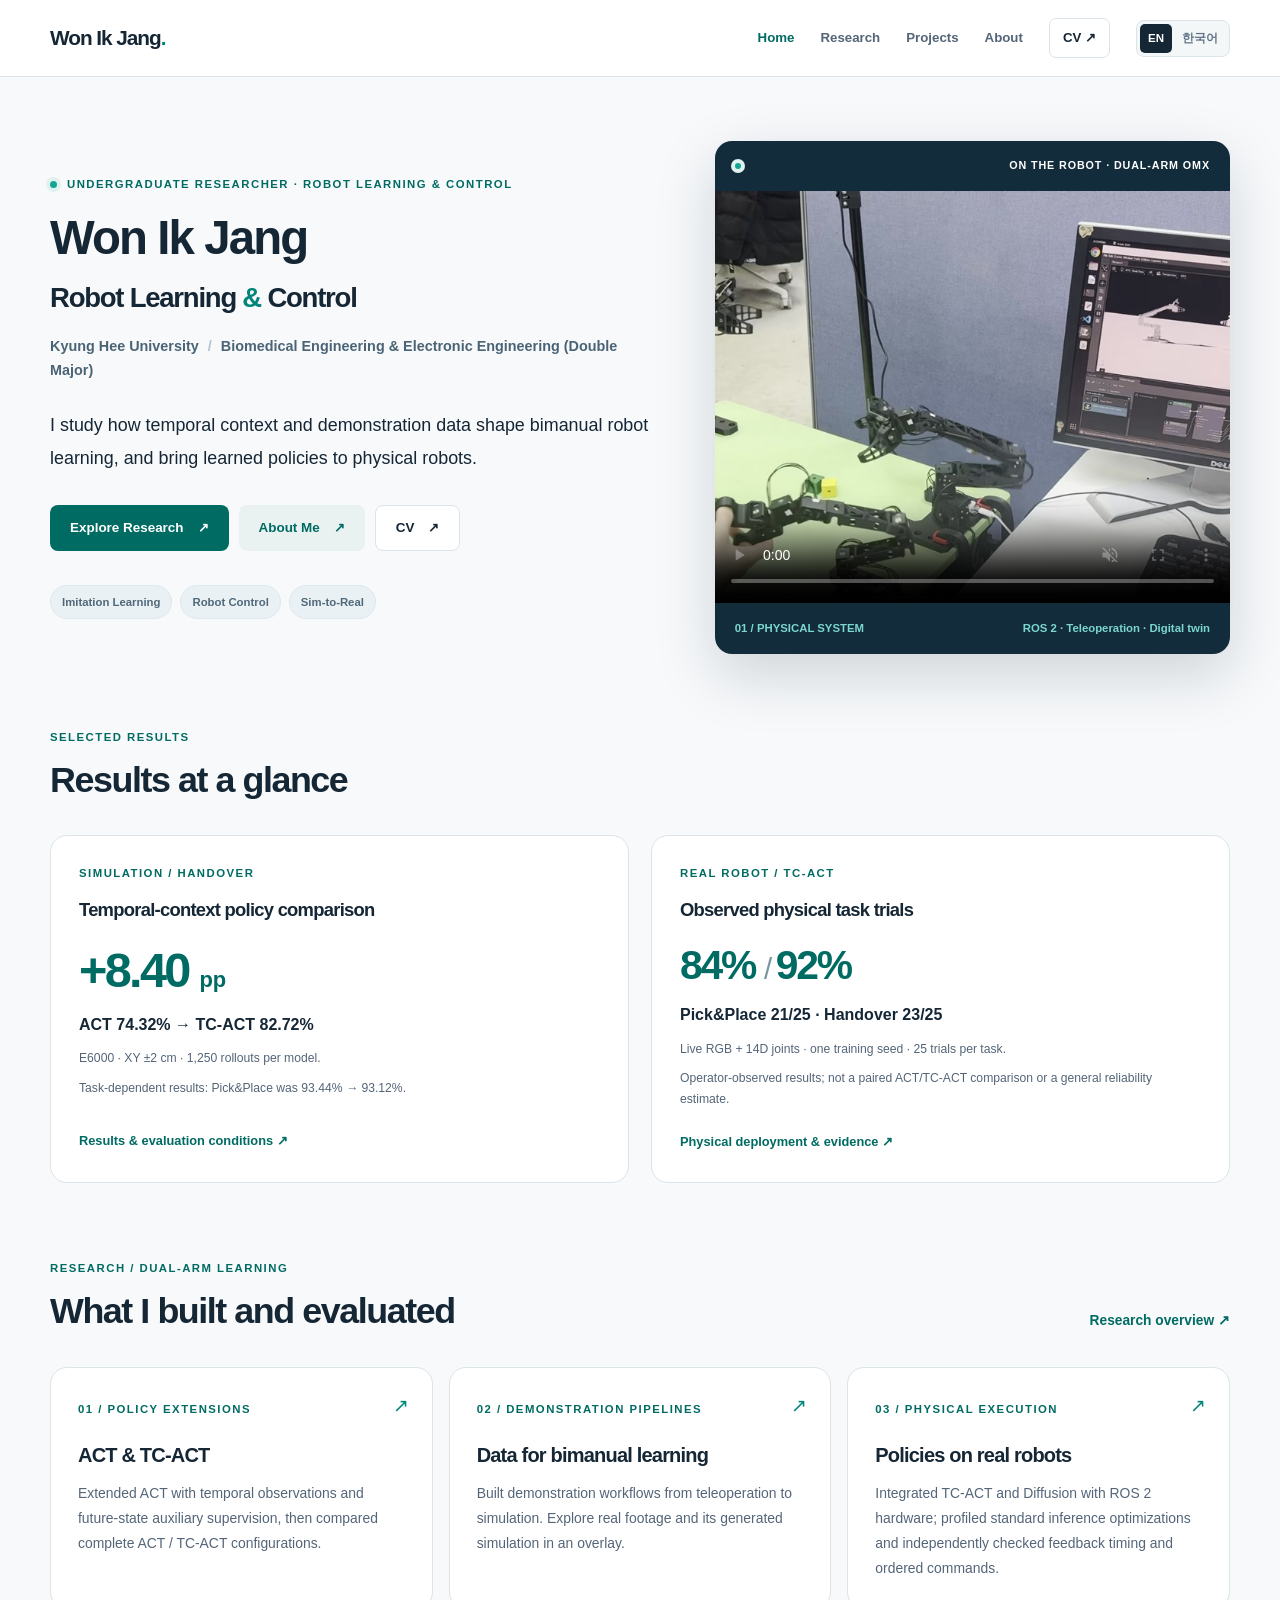
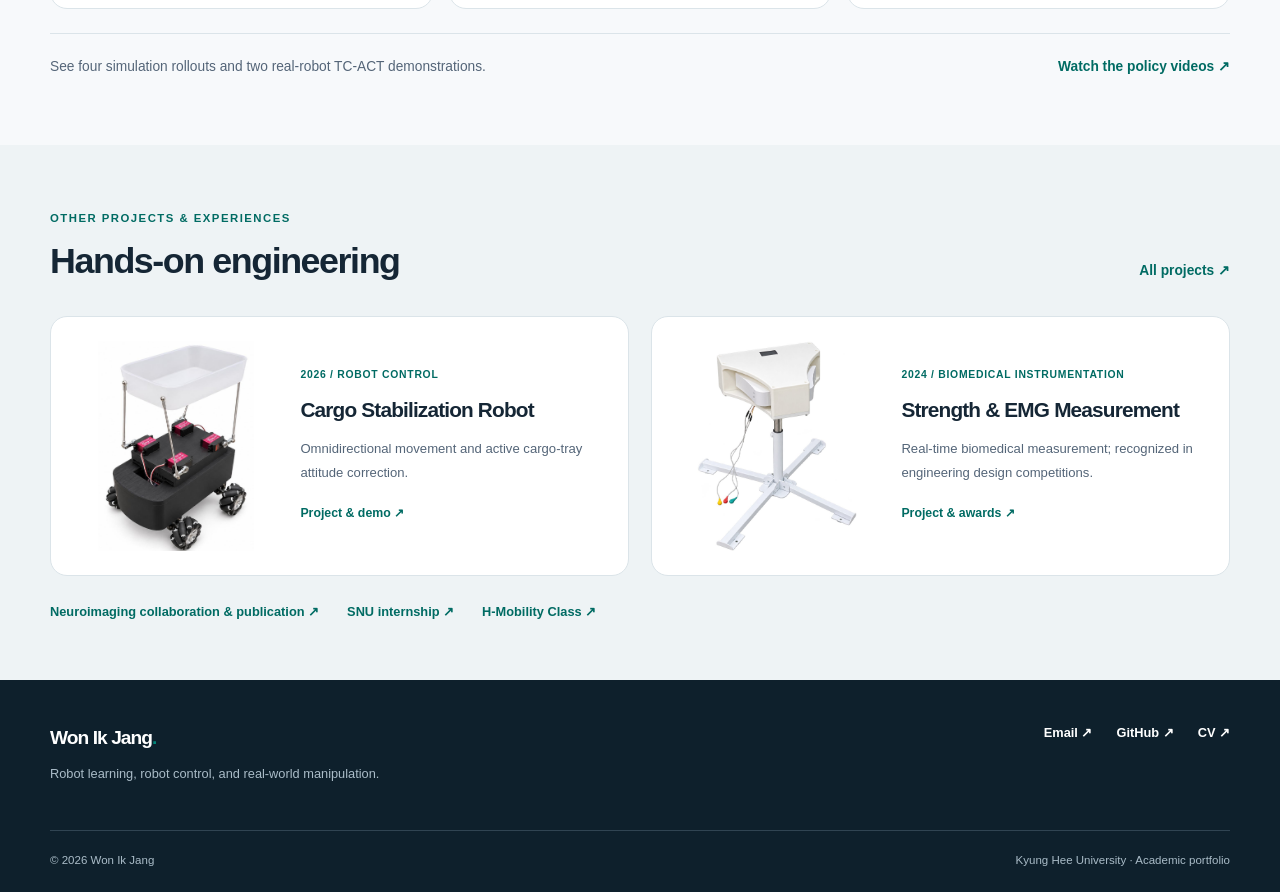
==== commit b4786a25: "Add real-to-sim demonstration overlay to research page" ====
--- a/docs/index.html
+++ b/docs/index.html
@@ -61,7 +61,7 @@
 <div class="section-head"><div><p class="eyebrow">RESEARCH / DUAL-ARM LEARNING</p><h2 id="research-heading"><span data-locale="en">What I built and evaluated</span><span data-locale="ko">직접 구현하고 평가한 것들</span></h2></div><a class="inline-link" href="research/?v=feedback-20261107-v1"><span data-locale="en">Research overview ↗</span><span data-locale="ko">연구 개요 보기 ↗</span></a></div>
 <div class="card-grid three">
 <a href="research/?v=feedback-20261107-v1#tc-act" class="info-card"><span class="index">01 / POLICY EXTENSIONS</span><h3>ACT & TC-ACT</h3><p><span data-locale="en">Extended ACT with temporal observations and future-state auxiliary supervision, then compared complete ACT / TC-ACT configurations.</span><span data-locale="ko">ACT에 시간적 관측과 미래 상태 보조 학습을 연결하고, ACT·TC-ACT 전체 구성의 성능을 비교했습니다.</span></p><span class="card-arrow" aria-hidden="true">↗</span></a>
-<a href="research/?v=feedback-20261107-v1#demonstrations" class="info-card"><span class="index">02 / DEMONSTRATION PIPELINES</span><h3><span data-locale="en">Data for bimanual learning</span><span data-locale="ko">양팔 학습을 위한 시연 데이터</span></h3><p><span data-locale="en">Built workflows for teleoperation, Mimic retargeting, scripted collection, and successful-rollout retraining.</span><span data-locale="ko">텔레오퍼레이션, Mimic 궤적 재배치, 코드 기반 수집, 성공 롤아웃 재학습 흐름을 구현했습니다.</span></p><span class="card-arrow" aria-hidden="true">↗</span></a>
+<a href="research/?v=real-to-sim-20261113#real-to-sim" class="info-card"><span class="index">02 / DEMONSTRATION PIPELINES</span><h3><span data-locale="en">Data for bimanual learning</span><span data-locale="ko">양팔 학습을 위한 시연 데이터</span></h3><p><span data-locale="en">Built demonstration workflows from teleoperation to simulation. Explore real footage and its generated simulation in an overlay.</span><span data-locale="ko">실물 시연을 시뮬레이션 학습 데이터로 연결했습니다. 원본 영상과 생성한 시뮬레이션을 겹쳐 볼 수 있습니다.</span></p><span class="card-arrow" aria-hidden="true">↗</span></a>
 <a href="research/?v=feedback-20261107-v1#systems" class="info-card"><span class="index">03 / PHYSICAL EXECUTION</span><h3><span data-locale="en">Policies on real robots</span><span data-locale="ko">학습한 정책을 실로봇으로</span></h3><p><span data-locale="en">Integrated TC-ACT and Diffusion with ROS 2 hardware; profiled standard inference optimizations and independently checked feedback timing and ordered commands.</span><span data-locale="ko">TC-ACT·Diffusion을 ROS 2 실로봇 시스템에 연결하고, 기존 추론 최적화 기법의 효과와 피드백 지연·행동 순서를 구분해 검증했습니다.</span></p><span class="card-arrow" aria-hidden="true">↗</span></a>
 </div>
 <div class="home-video-link"><p><span data-locale="en">See four simulation rollouts and two real-robot TC-ACT demonstrations.</span><span data-locale="ko">시뮬레이션 롤아웃 네 개와 실로봇 TC-ACT 시연 두 개를 확인할 수 있습니다.</span></p><a class="inline-link" href="research/?v=feedback-20261107-v1#policy-videos"><span data-locale="en">Watch the policy videos ↗</span><span data-locale="ko">정책별 영상 보기 ↗</span></a></div>
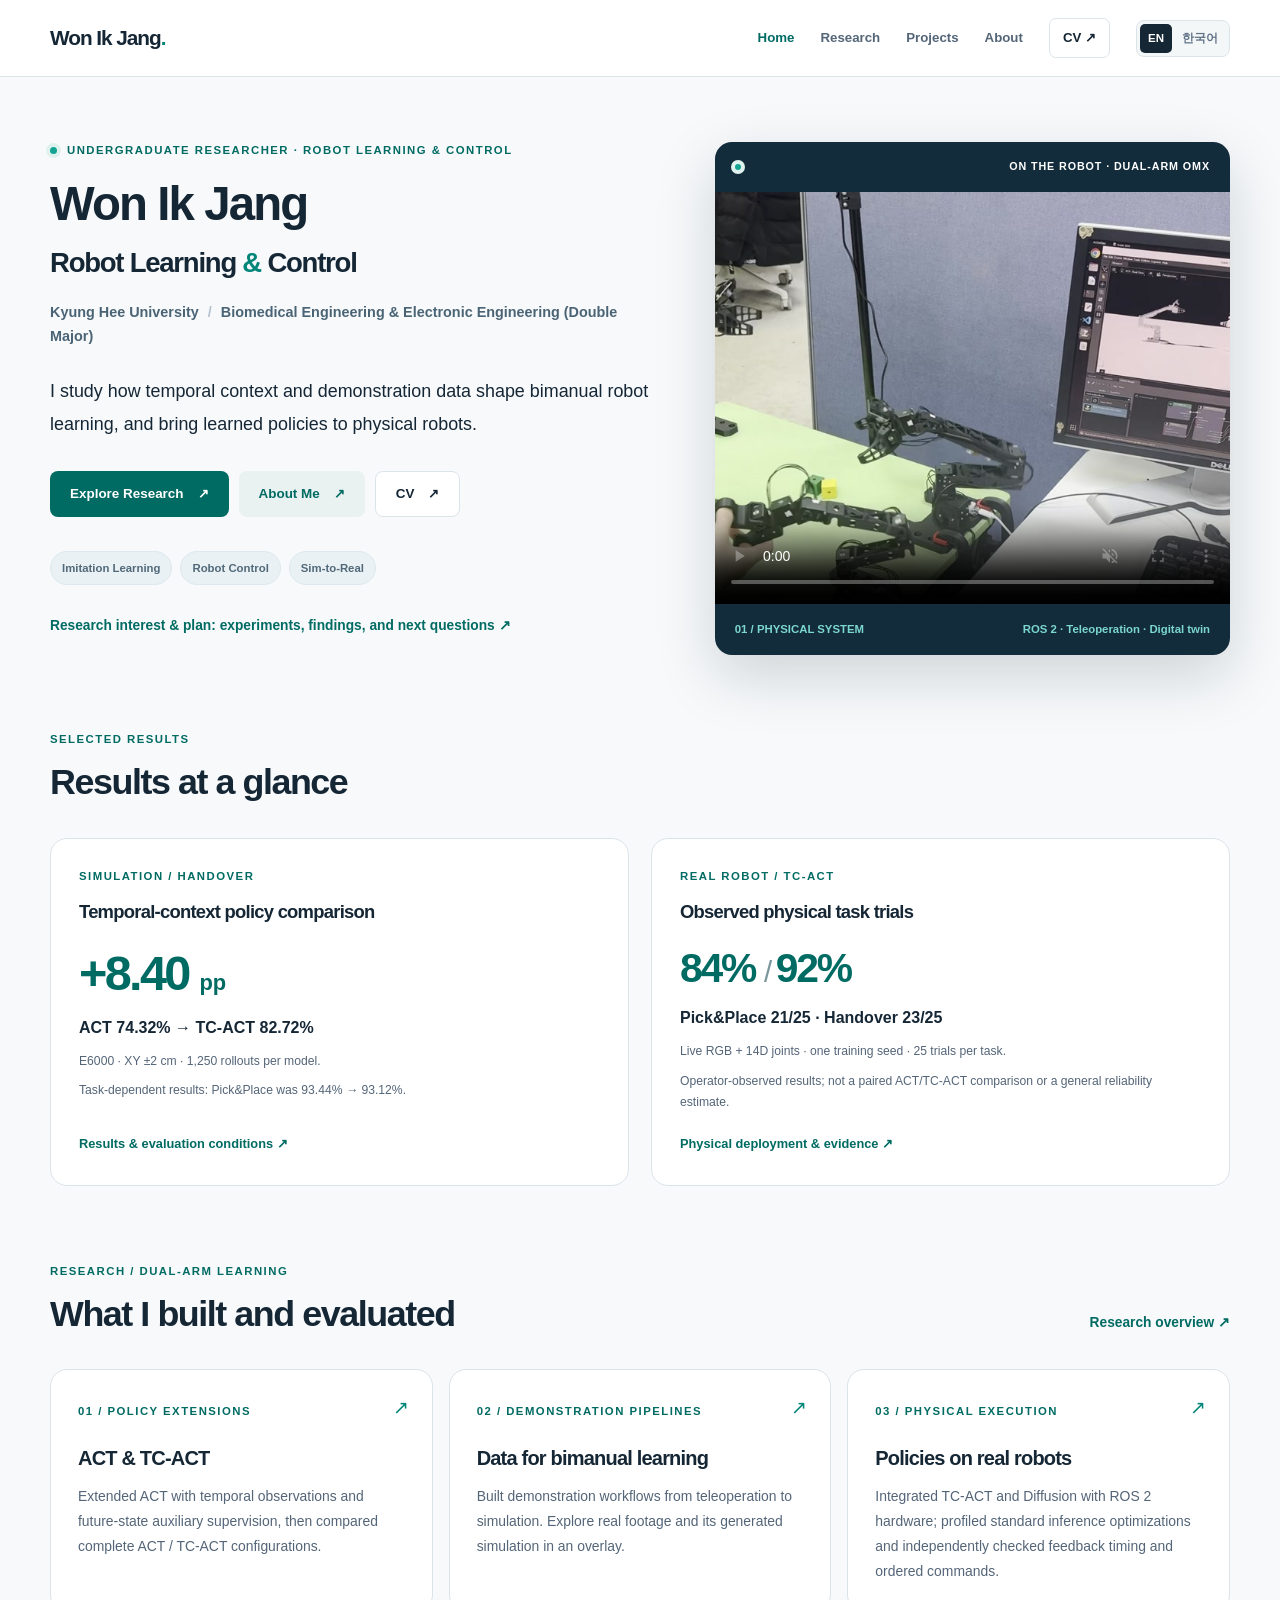
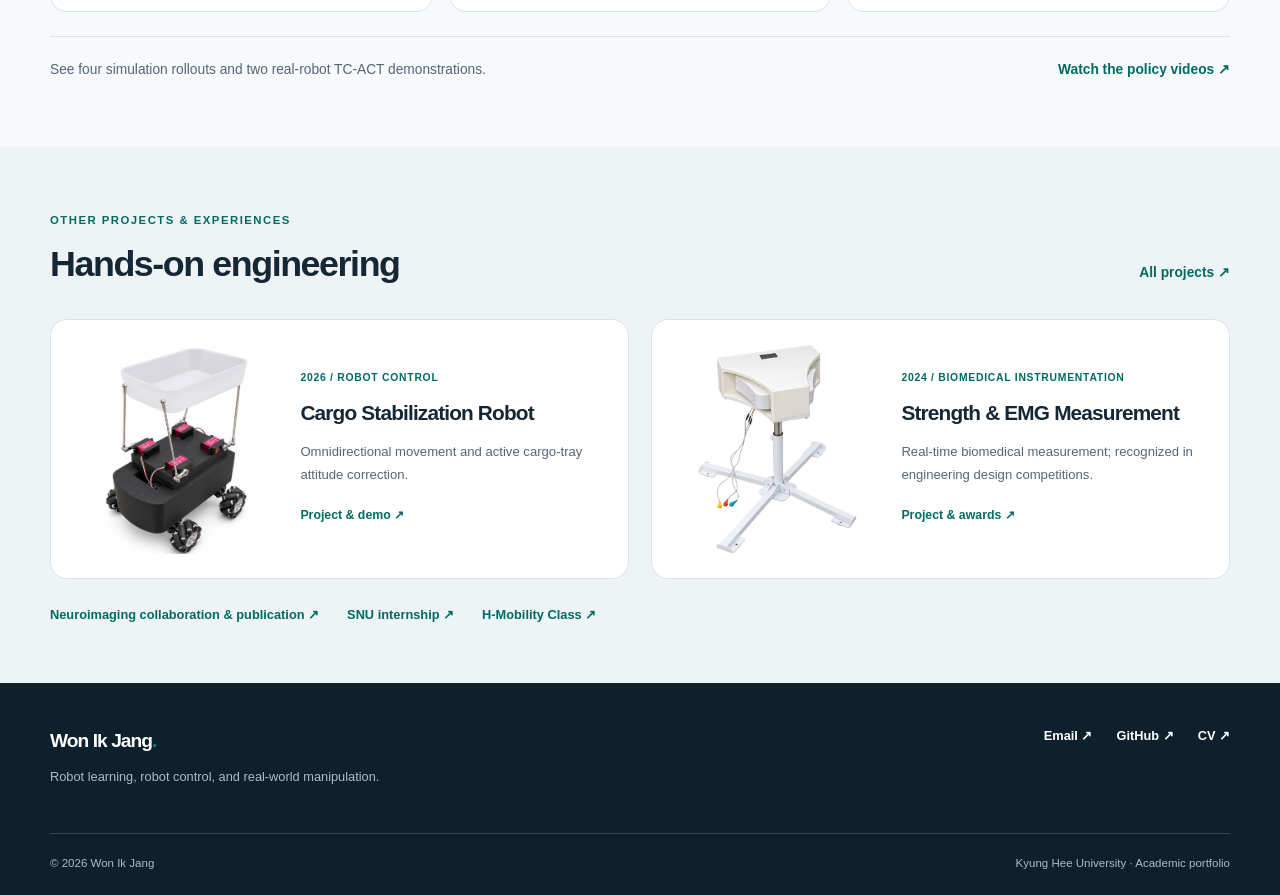
==== commit c6652b77: "Add research interest and plan with scoped experiment evidence" ====
--- a/docs/index.html
+++ b/docs/index.html
@@ -27,6 +27,7 @@
 <p class="hero-lead"><span data-locale="en">I study how temporal context and demonstration data shape bimanual robot learning, and bring learned policies to physical robots.</span><span data-locale="ko">양팔 로봇 조작에서 시간적 문맥과 시연 데이터가 학습에 미치는 영향을 연구하고, 학습한 정책을 실제 로봇에 적용합니다.</span></p>
 <div class="hero-actions"><a class="btn primary" href="research/?v=feedback-20261107-v1"><span data-locale="en">Explore Research</span><span data-locale="ko">연구 살펴보기</span><span aria-hidden="true"> ↗</span></a><a class="btn subtle" href="about/?v=feedback-20261107-v1"><span data-locale="en">About Me</span><span data-locale="ko">자기소개</span><span aria-hidden="true"> ↗</span></a><a class="btn ghost" href="assets/WonIkJang_CV.pdf?v=31153842b9fe" target="_blank" rel="noopener">CV <span aria-hidden="true">↗</span></a></div>
 <div class="hero-tags"><span>Imitation Learning</span><span>Robot Control</span><span>Sim-to-Real</span></div>
+<p class="bottom-link"><a class="inline-link" href="research/interest-plan/"><span data-locale="en">Research interest &amp; plan: experiments, findings, and next questions ↗</span><span data-locale="ko">연구 관심 및 계획: 실험·발견·다음 질문 ↗</span></a></p>
 </div>
 <div class="hero-media">
 <div class="media-label"><span class="pulse"></span><span data-locale="en">ON THE ROBOT · DUAL-ARM OMX</span><span data-locale="ko">실제 로봇 · 양팔 OMX</span></div>
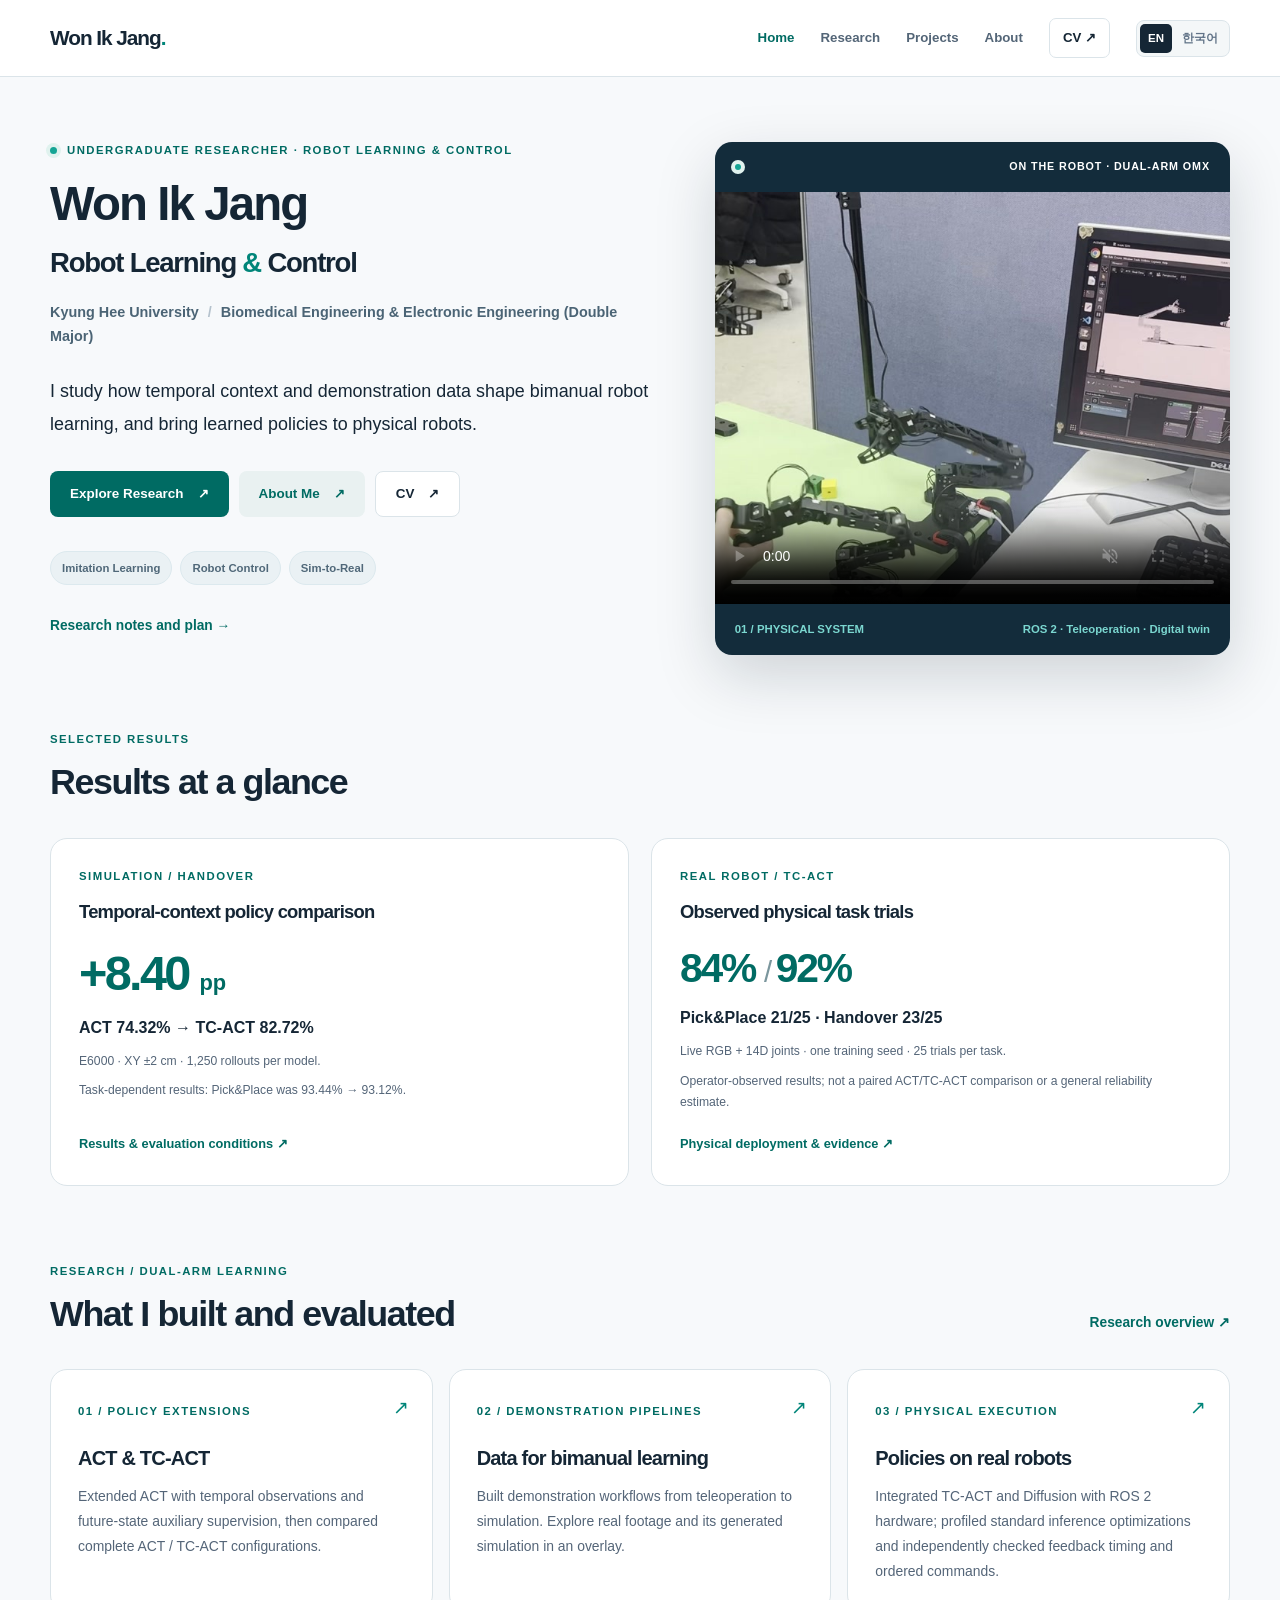
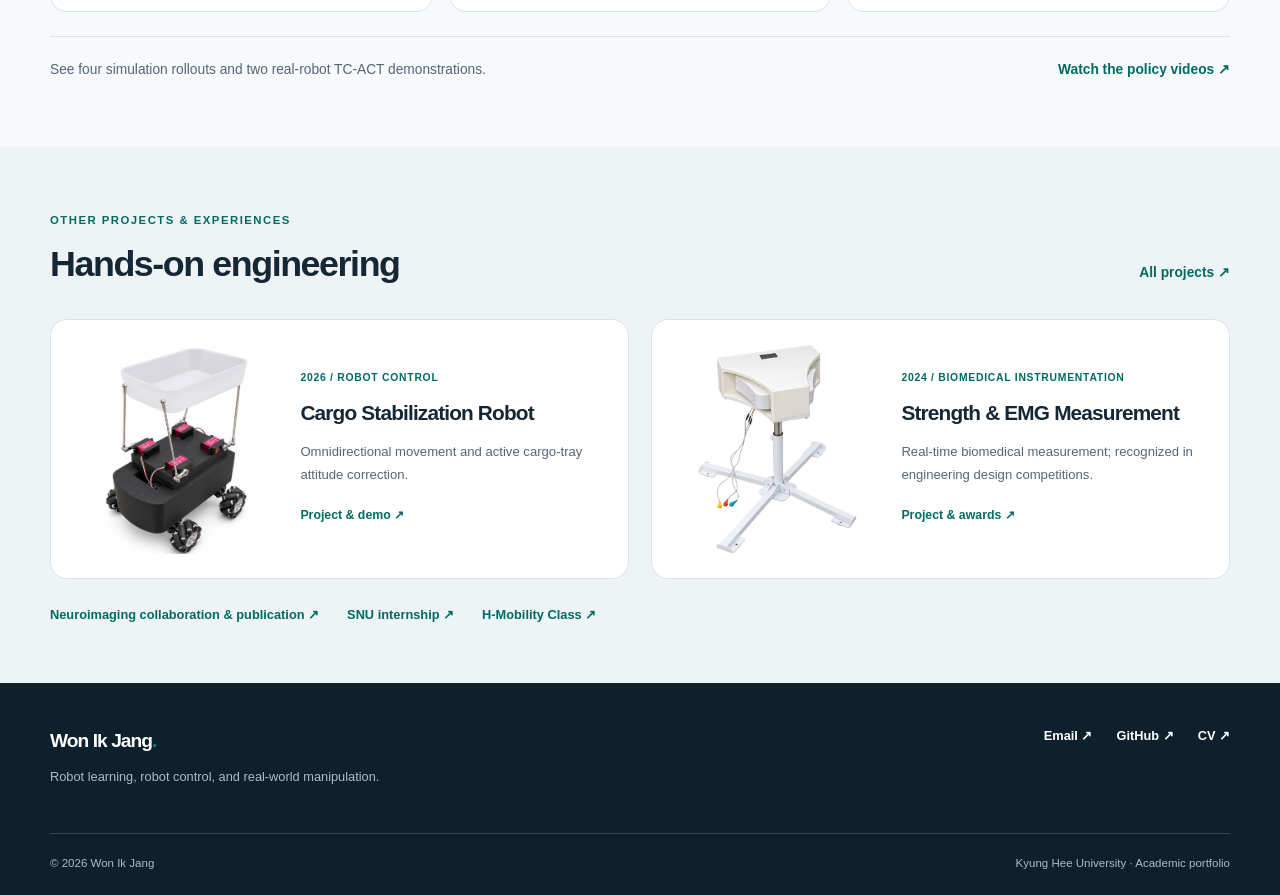
==== commit b62dadf4: "Explain SmolVLA model training with diagrams and clarify research sources" ====
--- a/docs/index.html
+++ b/docs/index.html
@@ -27,7 +27,7 @@
 <p class="hero-lead"><span data-locale="en">I study how temporal context and demonstration data shape bimanual robot learning, and bring learned policies to physical robots.</span><span data-locale="ko">양팔 로봇 조작에서 시간적 문맥과 시연 데이터가 학습에 미치는 영향을 연구하고, 학습한 정책을 실제 로봇에 적용합니다.</span></p>
 <div class="hero-actions"><a class="btn primary" href="research/?v=feedback-20261107-v1"><span data-locale="en">Explore Research</span><span data-locale="ko">연구 살펴보기</span><span aria-hidden="true"> ↗</span></a><a class="btn subtle" href="about/?v=feedback-20261107-v1"><span data-locale="en">About Me</span><span data-locale="ko">자기소개</span><span aria-hidden="true"> ↗</span></a><a class="btn ghost" href="assets/WonIkJang_CV.pdf?v=31153842b9fe" target="_blank" rel="noopener">CV <span aria-hidden="true">↗</span></a></div>
 <div class="hero-tags"><span>Imitation Learning</span><span>Robot Control</span><span>Sim-to-Real</span></div>
-<p class="bottom-link"><a class="inline-link" href="research/interest-plan/"><span data-locale="en">Research interest &amp; plan: experiments, findings, and next questions ↗</span><span data-locale="ko">연구 관심 및 계획: 실험·발견·다음 질문 ↗</span></a></p>
+<p class="bottom-link"><a class="inline-link" href="research/interest-plan/"><span data-locale="en">Research notes and plan →</span><span data-locale="ko">연구 관심·계획 →</span></a></p>
 </div>
 <div class="hero-media">
 <div class="media-label"><span class="pulse"></span><span data-locale="en">ON THE ROBOT · DUAL-ARM OMX</span><span data-locale="ko">실제 로봇 · 양팔 OMX</span></div>
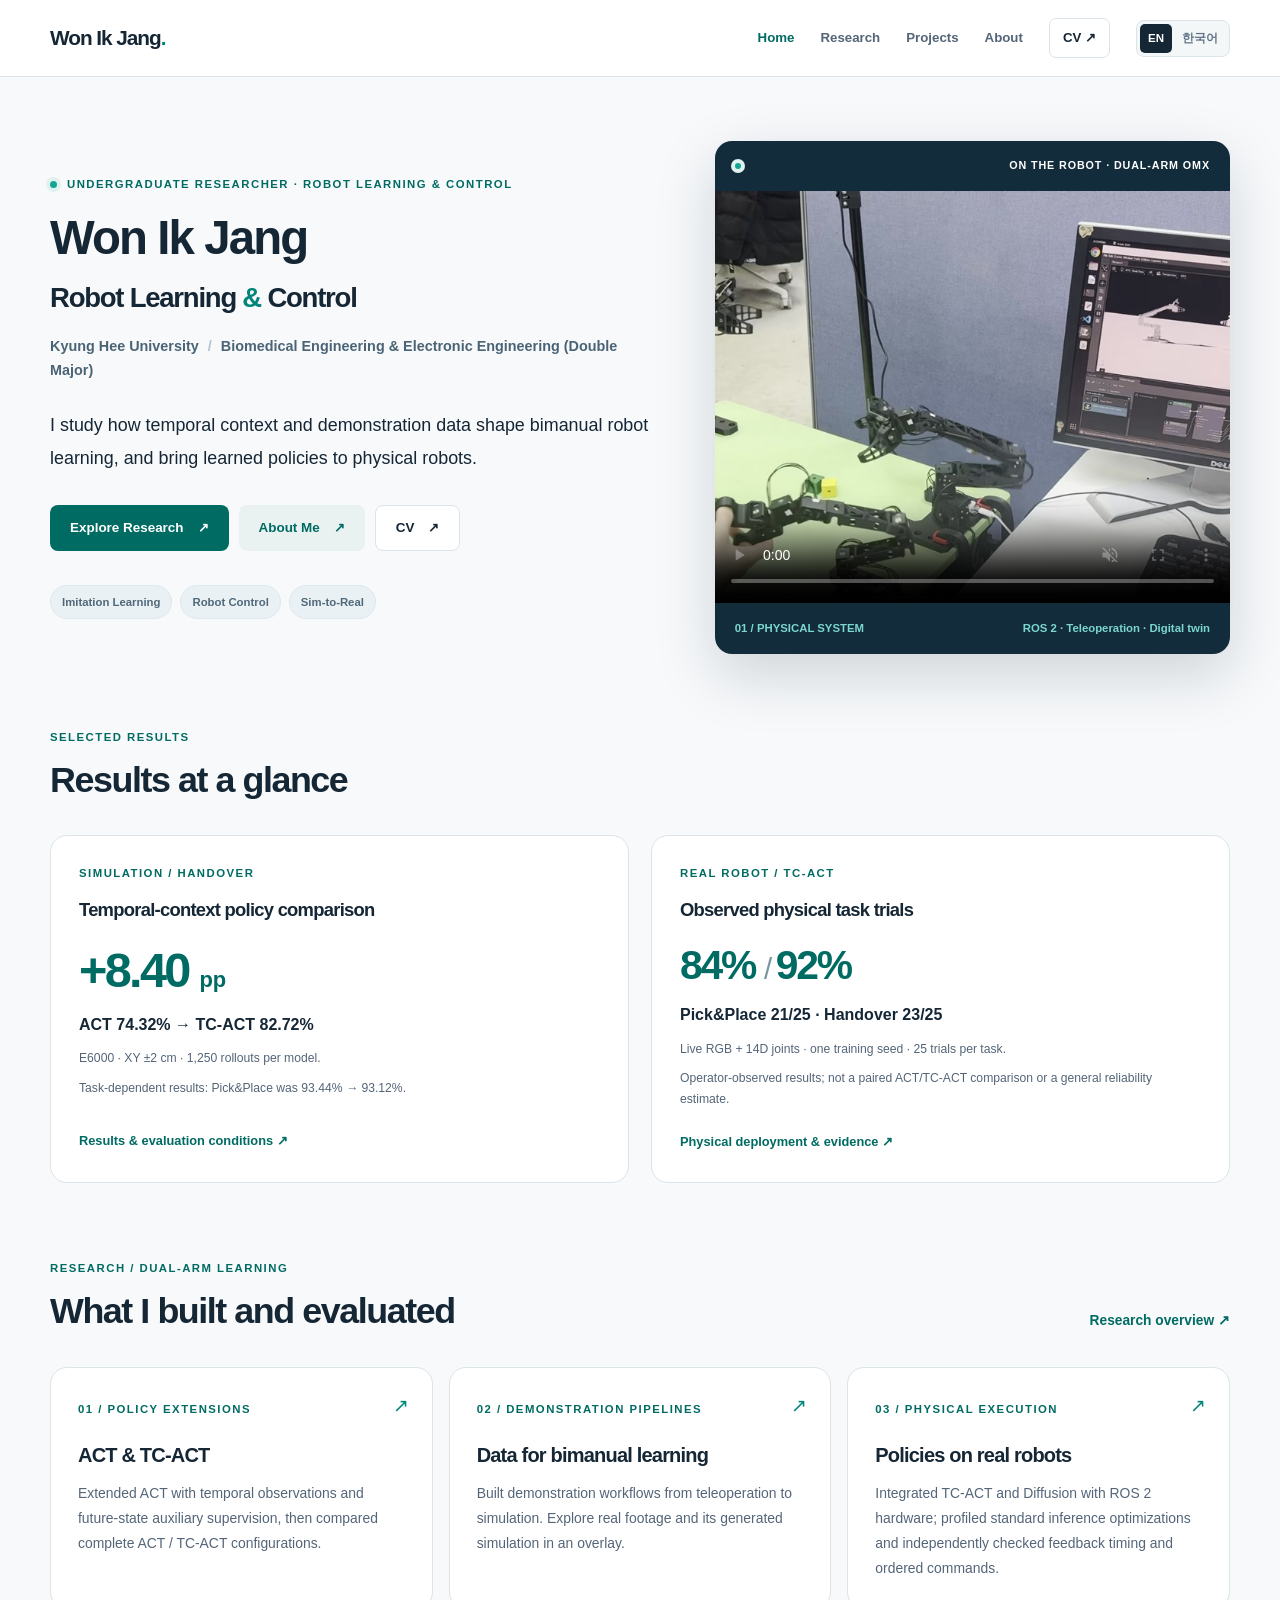
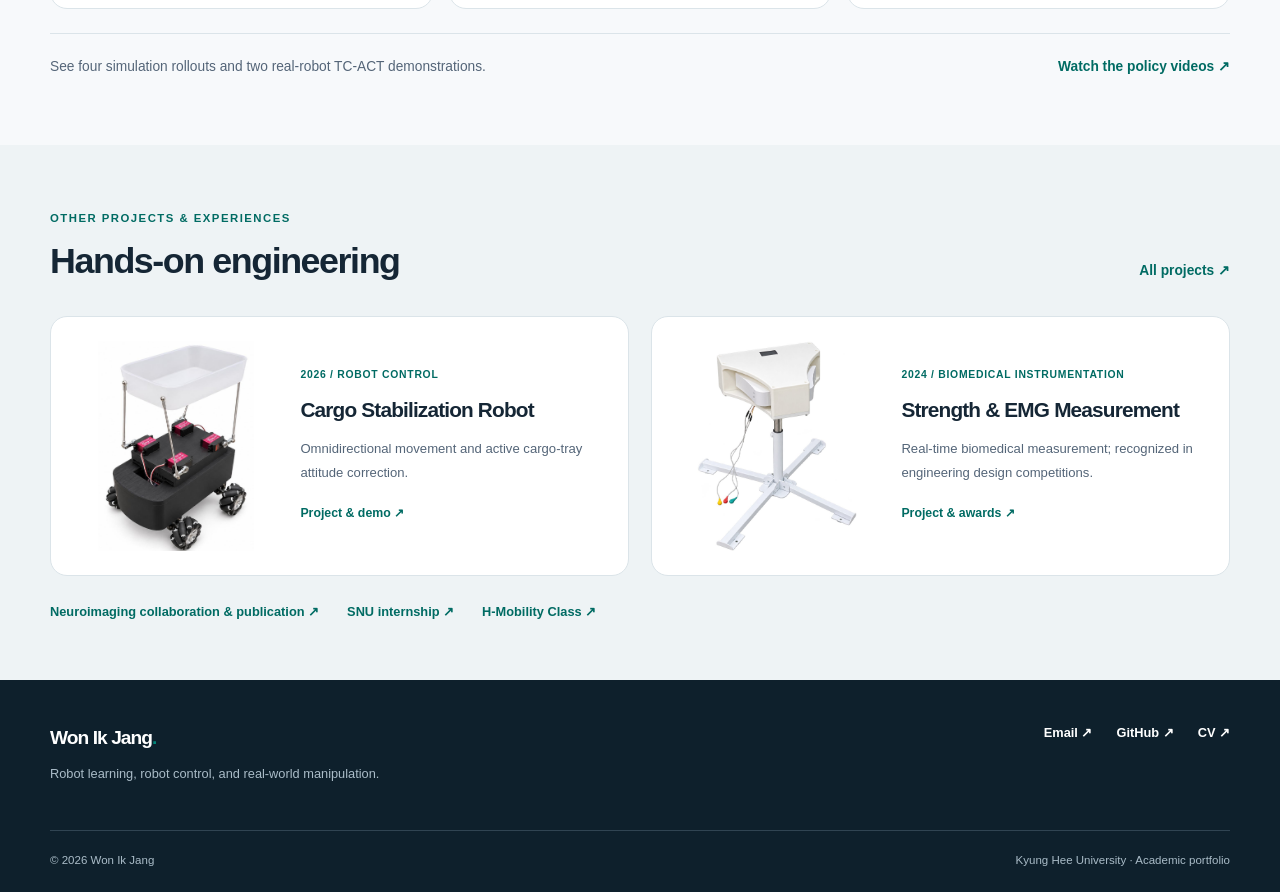
==== commit de75190f: "Remove research source and planning panels and JSON links; translate SmolVLA frozen label" ====
--- a/docs/index.html
+++ b/docs/index.html
@@ -1,41 +1,42 @@
-<!doctype html>
-<html lang="en" data-portfolio-page="home">
+<!DOCTYPE html>
+
+<html data-portfolio-page="home" lang="en">
 <head>
-<meta charset="utf-8">
-<meta name="viewport" content="width=device-width, initial-scale=1">
-<meta name="theme-color" content="#f6f8fb">
-<meta name="description" content="Won Ik Jang. Undergraduate researcher at Kyung Hee University working on robot learning, robot control, and sim-to-real manipulation.">
-<meta property="og:type" content="website">
-<meta property="og:title" content="Won Ik Jang | Robot Learning & Control">
-<meta property="og:description" content="Won Ik Jang. Undergraduate researcher at Kyung Hee University working on robot learning, robot control, and sim-to-real manipulation.">
-<meta property="og:image" content="https://green101630-jwi.github.io/literate-octo-doodle/assets/media/dual-arm-workspace.jpg">
-<title data-title-en="Won Ik Jang | Robot Learning & Control" data-title-ko="장원익 | 로봇 학습 및 제어">Won Ik Jang | Robot Learning & Control</title>
-<link rel="stylesheet" href="portfolio.css">
-<link rel="stylesheet" href="research-enhancements.css">
-<link rel="stylesheet" href="home.css?v=d6b59a765246">
-<script src="portfolio.js" defer></script>
+<meta charset="utf-8"/>
+<meta content="width=device-width, initial-scale=1" name="viewport"/>
+<meta content="#f6f8fb" name="theme-color"/>
+<meta content="Won Ik Jang. Undergraduate researcher at Kyung Hee University working on robot learning, robot control, and sim-to-real manipulation." name="description"/>
+<meta content="website" property="og:type"/>
+<meta content="Won Ik Jang | Robot Learning &amp; Control" property="og:title"/>
+<meta content="Won Ik Jang. Undergraduate researcher at Kyung Hee University working on robot learning, robot control, and sim-to-real manipulation." property="og:description"/>
+<meta content="https://green101630-jwi.github.io/literate-octo-doodle/assets/media/dual-arm-workspace.jpg" property="og:image"/>
+<title data-title-en="Won Ik Jang | Robot Learning &amp; Control" data-title-ko="장원익 | 로봇 학습 및 제어">Won Ik Jang | Robot Learning &amp; Control</title>
+<link href="portfolio.css" rel="stylesheet"/>
+<link href="research-enhancements.css" rel="stylesheet"/>
+<link href="home.css?v=d6b59a765246" rel="stylesheet"/>
+<script defer="" src="portfolio.js"></script>
 </head>
 <body>
 <a class="skip" href="#main"><span data-locale="en">Skip to content</span><span data-locale="ko">본문으로 건너뛰기</span></a>
-<header class="topbar"><div class="wrap nav-row"><a class="brand" href="./?v=feedback-20261107-v1" aria-label="Won Ik Jang homepage">Won Ik Jang<span class="brand-dot">.</span></a><button type="button" class="mobile-menu" data-menu-toggle aria-controls="site-nav" aria-expanded="false">Menu <span aria-hidden="true">☰</span></button><nav class="primary-nav" id="site-nav" data-site-nav aria-label="Main navigation"><a href="./?v=feedback-20261107-v1" aria-current="page"><span data-locale="en">Home</span><span data-locale="ko">홈</span></a><a href="research/?v=feedback-20261107-v1" ><span data-locale="en">Research</span><span data-locale="ko">연구</span></a><a href="projects/?v=feedback-20261107-v1" ><span data-locale="en">Projects</span><span data-locale="ko">프로젝트</span></a><a href="about/?v=feedback-20261107-v1" ><span data-locale="en">About</span><span data-locale="ko">소개</span></a><a class="nav-cv" target="_blank" rel="noopener" href="assets/WonIkJang_CV.pdf?v=31153842b9fe">CV ↗</a><div class="language-switch" role="group" aria-label="Language"><button type="button" data-language="en" aria-pressed="true">EN</button><button type="button" data-language="ko" aria-pressed="false">한국어</button></div></nav></div></header>
+<header class="topbar"><div class="wrap nav-row"><a aria-label="Won Ik Jang homepage" class="brand" href="./?v=feedback-20261107-v1">Won Ik Jang<span class="brand-dot">.</span></a><button aria-controls="site-nav" aria-expanded="false" class="mobile-menu" data-menu-toggle="" type="button">Menu <span aria-hidden="true">☰</span></button><nav aria-label="Main navigation" class="primary-nav" data-site-nav="" id="site-nav"><a aria-current="page" href="./?v=feedback-20261107-v1"><span data-locale="en">Home</span><span data-locale="ko">홈</span></a><a href="research/?v=feedback-20261107-v1"><span data-locale="en">Research</span><span data-locale="ko">연구</span></a><a href="projects/?v=feedback-20261107-v1"><span data-locale="en">Projects</span><span data-locale="ko">프로젝트</span></a><a href="about/?v=feedback-20261107-v1"><span data-locale="en">About</span><span data-locale="ko">소개</span></a><a class="nav-cv" href="assets/WonIkJang_CV.pdf?v=31153842b9fe" rel="noopener" target="_blank">CV ↗</a><div aria-label="Language" class="language-switch" role="group"><button aria-pressed="true" data-language="en" type="button">EN</button><button aria-pressed="false" data-language="ko" type="button">한국어</button></div></nav></div></header>
 <main id="main">
-<section class="hero wrap" aria-labelledby="hero-name">
+<section aria-labelledby="hero-name" class="hero wrap">
 <div class="hero-copy">
-<p class="eyebrow"><span class="pulse"></span><span data-locale="en">UNDERGRADUATE RESEARCHER · ROBOT LEARNING & CONTROL</span><span data-locale="ko">학부연구생 · 로봇 학습 및 제어</span></p>
+<p class="eyebrow"><span class="pulse"></span><span data-locale="en">UNDERGRADUATE RESEARCHER · ROBOT LEARNING &amp; CONTROL</span><span data-locale="ko">학부연구생 · 로봇 학습 및 제어</span></p>
 <h1 id="hero-name">Won Ik Jang<span class="heading-line"> <span data-locale="en">Robot Learning <em>&amp;</em> Control</span><span data-locale="ko">로봇 학습 <em>&amp;</em> 제어</span></span></h1>
-<p class="identity">Kyung Hee University <span class="sep">/</span> <span data-locale="en">Biomedical Engineering & Electronic Engineering (Double Major)</span><span data-locale="ko">생체의공학 · 전자공학 복수전공</span></p>
+<p class="identity">Kyung Hee University <span class="sep">/</span> <span data-locale="en">Biomedical Engineering &amp; Electronic Engineering (Double Major)</span><span data-locale="ko">생체의공학 · 전자공학 복수전공</span></p>
 <p class="hero-lead"><span data-locale="en">I study how temporal context and demonstration data shape bimanual robot learning, and bring learned policies to physical robots.</span><span data-locale="ko">양팔 로봇 조작에서 시간적 문맥과 시연 데이터가 학습에 미치는 영향을 연구하고, 학습한 정책을 실제 로봇에 적용합니다.</span></p>
-<div class="hero-actions"><a class="btn primary" href="research/?v=feedback-20261107-v1"><span data-locale="en">Explore Research</span><span data-locale="ko">연구 살펴보기</span><span aria-hidden="true"> ↗</span></a><a class="btn subtle" href="about/?v=feedback-20261107-v1"><span data-locale="en">About Me</span><span data-locale="ko">자기소개</span><span aria-hidden="true"> ↗</span></a><a class="btn ghost" href="assets/WonIkJang_CV.pdf?v=31153842b9fe" target="_blank" rel="noopener">CV <span aria-hidden="true">↗</span></a></div>
+<div class="hero-actions"><a class="btn primary" href="research/?v=feedback-20261107-v1"><span data-locale="en">Explore Research</span><span data-locale="ko">연구 살펴보기</span><span aria-hidden="true"> ↗</span></a><a class="btn subtle" href="about/?v=feedback-20261107-v1"><span data-locale="en">About Me</span><span data-locale="ko">자기소개</span><span aria-hidden="true"> ↗</span></a><a class="btn ghost" href="assets/WonIkJang_CV.pdf?v=31153842b9fe" rel="noopener" target="_blank">CV <span aria-hidden="true">↗</span></a></div>
 <div class="hero-tags"><span>Imitation Learning</span><span>Robot Control</span><span>Sim-to-Real</span></div>
-<p class="bottom-link"><a class="inline-link" href="research/interest-plan/"><span data-locale="en">Research notes and plan →</span><span data-locale="ko">연구 관심·계획 →</span></a></p>
+
 </div>
 <div class="hero-media">
 <div class="media-label"><span class="pulse"></span><span data-locale="en">ON THE ROBOT · DUAL-ARM OMX</span><span data-locale="ko">실제 로봇 · 양팔 OMX</span></div>
-<video controls muted playsinline preload="metadata" poster="assets/media/dual-arm-workspace.jpg" aria-label="Dual-arm OpenMANIPULATOR-X real teleoperation"><source src="assets/media/dual-arm-teleoperation.mp4" type="video/mp4"></video>
+<video aria-label="Dual-arm OpenMANIPULATOR-X real teleoperation" controls="" muted="" playsinline="" poster="assets/media/dual-arm-workspace.jpg" preload="metadata"><source src="assets/media/dual-arm-teleoperation.mp4" type="video/mp4"/></video>
 <div class="media-caption"><span>01 / PHYSICAL SYSTEM</span><span><span data-locale="en">ROS 2 · Teleoperation · Digital twin</span><span data-locale="ko">ROS 2 · 원격 조작 · 디지털 트윈</span></span></div>
 </div>
 </section>
-<section class="wrap home-findings" aria-labelledby="findings-heading">
+<section aria-labelledby="findings-heading" class="wrap home-findings">
 <div class="section-head"><div><p class="eyebrow">SELECTED RESULTS</p><h2 id="findings-heading"><span data-locale="en">Results at a glance</span><span data-locale="ko">대표 실험 결과</span></h2></div></div>
 <div class="home-finding-grid">
 <article class="home-finding">
@@ -45,7 +46,7 @@
 <p class="finding-comparison">ACT 74.32% <span aria-hidden="true">→</span> TC-ACT 82.72%</p>
 <p class="finding-conditions"><span data-locale="en">E6000 · XY ±2 cm · 1,250 rollouts per model.</span><span data-locale="ko">E6000 · XY ±2 cm · 모델당 1,250회 평가.</span></p>
 <p class="finding-scope"><span data-locale="en">Task-dependent results: Pick&amp;Place was 93.44% → 93.12%.</span><span data-locale="ko">태스크별 차이가 있으며, Pick&amp;Place는 93.44% → 93.12%였습니다.</span></p>
-<a class="inline-link" href="research/?v=feedback-20261107-v1#results"><span data-locale="en">Results & evaluation conditions ↗</span><span data-locale="ko">비교 결과·평가 조건 보기 ↗</span></a>
+<a class="inline-link" href="research/?v=feedback-20261107-v1#results"><span data-locale="en">Results &amp; evaluation conditions ↗</span><span data-locale="ko">비교 결과·평가 조건 보기 ↗</span></a>
 </article>
 <article class="home-finding">
 <p class="eyebrow"><span data-locale="en">REAL ROBOT / TC-ACT</span><span data-locale="ko">실로봇 / TC-ACT</span></p>
@@ -54,28 +55,29 @@
 <p class="finding-comparison">Pick&amp;Place 21/25 · Handover 23/25</p>
 <p class="finding-conditions"><span data-locale="en">Live RGB + 14D joints · one training seed · 25 trials per task.</span><span data-locale="ko">실카메라 RGB + 14D 관절 · 학습 시드 1개 · 태스크별 25회.</span></p>
 <p class="finding-scope"><span data-locale="en">Operator-observed results; not a paired ACT/TC-ACT comparison or a general reliability estimate.</span><span data-locale="ko">작업자가 관찰한 성공 횟수이며 ACT와의 동일 조건 비교나 일반적인 신뢰도 추정이 아닙니다.</span></p>
-<a class="inline-link" href="research/#deployment"><span data-locale="en">Physical deployment & evidence ↗</span><span data-locale="ko">실로봇 구동·검증 내용 ↗</span></a>
+<a class="inline-link" href="research/#deployment"><span data-locale="en">Physical deployment &amp; evidence ↗</span><span data-locale="ko">실로봇 구동·검증 내용 ↗</span></a>
 </article>
 </div>
 </section>
-<section class="section wrap home-contributions" aria-labelledby="research-heading">
+<section aria-labelledby="research-heading" class="section wrap home-contributions">
 <div class="section-head"><div><p class="eyebrow">RESEARCH / DUAL-ARM LEARNING</p><h2 id="research-heading"><span data-locale="en">What I built and evaluated</span><span data-locale="ko">직접 구현하고 평가한 것들</span></h2></div><a class="inline-link" href="research/?v=feedback-20261107-v1"><span data-locale="en">Research overview ↗</span><span data-locale="ko">연구 개요 보기 ↗</span></a></div>
 <div class="card-grid three">
-<a href="research/?v=feedback-20261107-v1#tc-act" class="info-card"><span class="index">01 / POLICY EXTENSIONS</span><h3>ACT & TC-ACT</h3><p><span data-locale="en">Extended ACT with temporal observations and future-state auxiliary supervision, then compared complete ACT / TC-ACT configurations.</span><span data-locale="ko">ACT에 시간적 관측과 미래 상태 보조 학습을 연결하고, ACT·TC-ACT 전체 구성의 성능을 비교했습니다.</span></p><span class="card-arrow" aria-hidden="true">↗</span></a>
-<a href="research/?v=real-to-sim-20261113#real-to-sim" class="info-card"><span class="index">02 / DEMONSTRATION PIPELINES</span><h3><span data-locale="en">Data for bimanual learning</span><span data-locale="ko">양팔 학습을 위한 시연 데이터</span></h3><p><span data-locale="en">Built demonstration workflows from teleoperation to simulation. Explore real footage and its generated simulation in an overlay.</span><span data-locale="ko">실물 시연을 시뮬레이션 학습 데이터로 연결했습니다. 원본 영상과 생성한 시뮬레이션을 겹쳐 볼 수 있습니다.</span></p><span class="card-arrow" aria-hidden="true">↗</span></a>
-<a href="research/?v=feedback-20261107-v1#systems" class="info-card"><span class="index">03 / PHYSICAL EXECUTION</span><h3><span data-locale="en">Policies on real robots</span><span data-locale="ko">학습한 정책을 실로봇으로</span></h3><p><span data-locale="en">Integrated TC-ACT and Diffusion with ROS 2 hardware; profiled standard inference optimizations and independently checked feedback timing and ordered commands.</span><span data-locale="ko">TC-ACT·Diffusion을 ROS 2 실로봇 시스템에 연결하고, 기존 추론 최적화 기법의 효과와 피드백 지연·행동 순서를 구분해 검증했습니다.</span></p><span class="card-arrow" aria-hidden="true">↗</span></a>
+<a class="info-card" href="research/?v=feedback-20261107-v1#tc-act"><span class="index">01 / POLICY EXTENSIONS</span><h3>ACT &amp; TC-ACT</h3><p><span data-locale="en">Extended ACT with temporal observations and future-state auxiliary supervision, then compared complete ACT / TC-ACT configurations.</span><span data-locale="ko">ACT에 시간적 관측과 미래 상태 보조 학습을 연결하고, ACT·TC-ACT 전체 구성의 성능을 비교했습니다.</span></p><span aria-hidden="true" class="card-arrow">↗</span></a>
+<a class="info-card" href="research/?v=real-to-sim-20261113#real-to-sim"><span class="index">02 / DEMONSTRATION PIPELINES</span><h3><span data-locale="en">Data for bimanual learning</span><span data-locale="ko">양팔 학습을 위한 시연 데이터</span></h3><p><span data-locale="en">Built demonstration workflows from teleoperation to simulation. Explore real footage and its generated simulation in an overlay.</span><span data-locale="ko">실물 시연을 시뮬레이션 학습 데이터로 연결했습니다. 원본 영상과 생성한 시뮬레이션을 겹쳐 볼 수 있습니다.</span></p><span aria-hidden="true" class="card-arrow">↗</span></a>
+<a class="info-card" href="research/?v=feedback-20261107-v1#systems"><span class="index">03 / PHYSICAL EXECUTION</span><h3><span data-locale="en">Policies on real robots</span><span data-locale="ko">학습한 정책을 실로봇으로</span></h3><p><span data-locale="en">Integrated TC-ACT and Diffusion with ROS 2 hardware; profiled standard inference optimizations and independently checked feedback timing and ordered commands.</span><span data-locale="ko">TC-ACT·Diffusion을 ROS 2 실로봇 시스템에 연결하고, 기존 추론 최적화 기법의 효과와 피드백 지연·행동 순서를 구분해 검증했습니다.</span></p><span aria-hidden="true" class="card-arrow">↗</span></a>
 </div>
 <div class="home-video-link"><p><span data-locale="en">See four simulation rollouts and two real-robot TC-ACT demonstrations.</span><span data-locale="ko">시뮬레이션 롤아웃 네 개와 실로봇 TC-ACT 시연 두 개를 확인할 수 있습니다.</span></p><a class="inline-link" href="research/?v=feedback-20261107-v1#policy-videos"><span data-locale="en">Watch the policy videos ↗</span><span data-locale="ko">정책별 영상 보기 ↗</span></a></div>
 </section>
 <section class="section alternate" id="other-projects"><div class="wrap">
-<div class="section-head"><div><p class="eyebrow">OTHER PROJECTS & EXPERIENCES</p><h2><span data-locale="en">Hands-on engineering</span><span data-locale="ko">직접 만든 공학 프로젝트</span></h2></div><a class="inline-link" href="projects/?v=feedback-20261107-v1"><span data-locale="en">All projects ↗</span><span data-locale="ko">프로젝트 전체 보기 ↗</span></a></div>
+<div class="section-head"><div><p class="eyebrow">OTHER PROJECTS &amp; EXPERIENCES</p><h2><span data-locale="en">Hands-on engineering</span><span data-locale="ko">직접 만든 공학 프로젝트</span></h2></div><a class="inline-link" href="projects/?v=feedback-20261107-v1"><span data-locale="en">All projects ↗</span><span data-locale="ko">프로젝트 전체 보기 ↗</span></a></div>
 <div class="home-project-grid">
-<a class="home-project" href="projects/?v=feedback-20261107-v1#mecanum"><div class="home-project-visual"><img src="assets/media/projects/cargo-stabilization.jpg" alt="Cargo stabilization robot prototype" data-alt-en="Cargo stabilization robot prototype" data-alt-ko="적재함 자세 안정화 로봇 시제품" width="759" height="1024" loading="lazy"></div><div><p class="eyebrow">2026 / ROBOT CONTROL</p><h3><span data-locale="en">Cargo Stabilization Robot</span><span data-locale="ko">적재함 자세 안정화 로봇</span></h3><p><span data-locale="en">Omnidirectional movement and active cargo-tray attitude correction.</span><span data-locale="ko">전방향 이동과 적재함의 능동 자세 보정을 결합한 로봇입니다.</span></p><span class="text-link"><span data-locale="en">Project & demo ↗</span><span data-locale="ko">프로젝트·시연 보기 ↗</span></span></div></a>
-<a class="home-project" href="projects/?v=feedback-20261107-v1#emg"><div class="home-project-visual"><img src="assets/media/projects/emg-force-device.jpg" alt="Thigh strength and EMG measurement device" data-alt-en="Thigh strength and EMG measurement device" data-alt-ko="허벅지 근력·근전도 측정 기기" width="914" height="1200" loading="lazy"></div><div><p class="eyebrow">2024 / BIOMEDICAL INSTRUMENTATION</p><h3><span data-locale="en">Strength & EMG Measurement</span><span data-locale="ko">근력·근전도 측정 기기</span></h3><p><span data-locale="en">Real-time biomedical measurement; recognized in engineering design competitions.</span><span data-locale="ko">실시간 생체 계측 기기를 제작하고 공학설계 경진대회에서 수상했습니다.</span></p><span class="text-link"><span data-locale="en">Project & awards ↗</span><span data-locale="ko">프로젝트·수상 보기 ↗</span></span></div></a>
+<a class="home-project" href="projects/?v=feedback-20261107-v1#mecanum"><div class="home-project-visual"><img alt="Cargo stabilization robot prototype" data-alt-en="Cargo stabilization robot prototype" data-alt-ko="적재함 자세 안정화 로봇 시제품" height="1024" loading="lazy" src="assets/media/projects/cargo-stabilization.jpg" width="759"/></div><div><p class="eyebrow">2026 / ROBOT CONTROL</p><h3><span data-locale="en">Cargo Stabilization Robot</span><span data-locale="ko">적재함 자세 안정화 로봇</span></h3><p><span data-locale="en">Omnidirectional movement and active cargo-tray attitude correction.</span><span data-locale="ko">전방향 이동과 적재함의 능동 자세 보정을 결합한 로봇입니다.</span></p><span class="text-link"><span data-locale="en">Project &amp; demo ↗</span><span data-locale="ko">프로젝트·시연 보기 ↗</span></span></div></a>
+<a class="home-project" href="projects/?v=feedback-20261107-v1#emg"><div class="home-project-visual"><img alt="Thigh strength and EMG measurement device" data-alt-en="Thigh strength and EMG measurement device" data-alt-ko="허벅지 근력·근전도 측정 기기" height="1200" loading="lazy" src="assets/media/projects/emg-force-device.jpg" width="914"/></div><div><p class="eyebrow">2024 / BIOMEDICAL INSTRUMENTATION</p><h3><span data-locale="en">Strength &amp; EMG Measurement</span><span data-locale="ko">근력·근전도 측정 기기</span></h3><p><span data-locale="en">Real-time biomedical measurement; recognized in engineering design competitions.</span><span data-locale="ko">실시간 생체 계측 기기를 제작하고 공학설계 경진대회에서 수상했습니다.</span></p><span class="text-link"><span data-locale="en">Project &amp; awards ↗</span><span data-locale="ko">프로젝트·수상 보기 ↗</span></span></div></a>
 </div>
-<div class="home-experience-links"><a href="about/?v=feedback-20261107-v1#publications"><span data-locale="en">Neuroimaging collaboration & publication ↗</span><span data-locale="ko">의료영상 공동연구·논문 ↗</span></a><a href="projects/?v=feedback-20261107-v1#snu-internship"><span data-locale="en">SNU internship ↗</span><span data-locale="ko">서울대학교 인턴십 ↗</span></a><a href="https://veil-friend-d7f.notion.site/2026-H-40de7cbbddb28143a886daaf8b7a4e7d?source=copy_link" target="_blank" rel="noopener noreferrer"><span data-locale="en">H-Mobility Class ↗</span><span data-locale="ko">H-모빌리티 클래스 ↗</span></a></div>
+<div class="home-experience-links"><a href="about/?v=feedback-20261107-v1#publications"><span data-locale="en">Neuroimaging collaboration &amp; publication ↗</span><span data-locale="ko">의료영상 공동연구·논문 ↗</span></a><a href="projects/?v=feedback-20261107-v1#snu-internship"><span data-locale="en">SNU internship ↗</span><span data-locale="ko">서울대학교 인턴십 ↗</span></a><a href="https://veil-friend-d7f.notion.site/2026-H-40de7cbbddb28143a886daaf8b7a4e7d?source=copy_link" rel="noopener noreferrer" target="_blank"><span data-locale="en">H-Mobility Class ↗</span><span data-locale="ko">H-모빌리티 클래스 ↗</span></a></div>
 </div></section>
 </main>
-<footer class="footer"><div class="wrap footer-grid"><div><a class="brand" href="./?v=feedback-20261107-v1">Won Ik Jang<span class="brand-dot">.</span></a><p><span data-locale="en">Robot learning, robot control, and real-world manipulation.</span><span data-locale="ko">로봇 학습과 제어, 그리고 실제 로봇 조작 연구.</span></p></div><div class="footer-right"><a href="mailto:green101630@gmail.com">Email ↗</a><a target="_blank" rel="noopener" href="https://github.com/green101630-jwi">GitHub ↗</a><a href="assets/WonIkJang_CV.pdf?v=31153842b9fe" target="_blank" rel="noopener">CV ↗</a></div></div><div class="wrap footer-bottom"><span>© 2026 Won Ik Jang</span><span><span data-locale="en">Kyung Hee University · Academic portfolio</span><span data-locale="ko">경희대학교 · 대학원 진학용 연구 포트폴리오</span></span></div></footer>
+<footer class="footer"><div class="wrap footer-grid"><div><a class="brand" href="./?v=feedback-20261107-v1">Won Ik Jang<span class="brand-dot">.</span></a><p><span data-locale="en">Robot learning, robot control, and real-world manipulation.</span><span data-locale="ko">로봇 학습과 제어, 그리고 실제 로봇 조작 연구.</span></p></div><div class="footer-right"><a href="mailto:green101630@gmail.com">Email ↗</a><a href="https://github.com/green101630-jwi" rel="noopener" target="_blank">GitHub ↗</a><a href="assets/WonIkJang_CV.pdf?v=31153842b9fe" rel="noopener" target="_blank">CV ↗</a></div></div><div class="wrap footer-bottom"><span>© 2026 Won Ik Jang</span><span><span data-locale="en">Kyung Hee University · Academic portfolio</span><span data-locale="ko">경희대학교 · 대학원 진학용 연구 포트폴리오</span></span></div></footer>
 </body>
 </html>
+
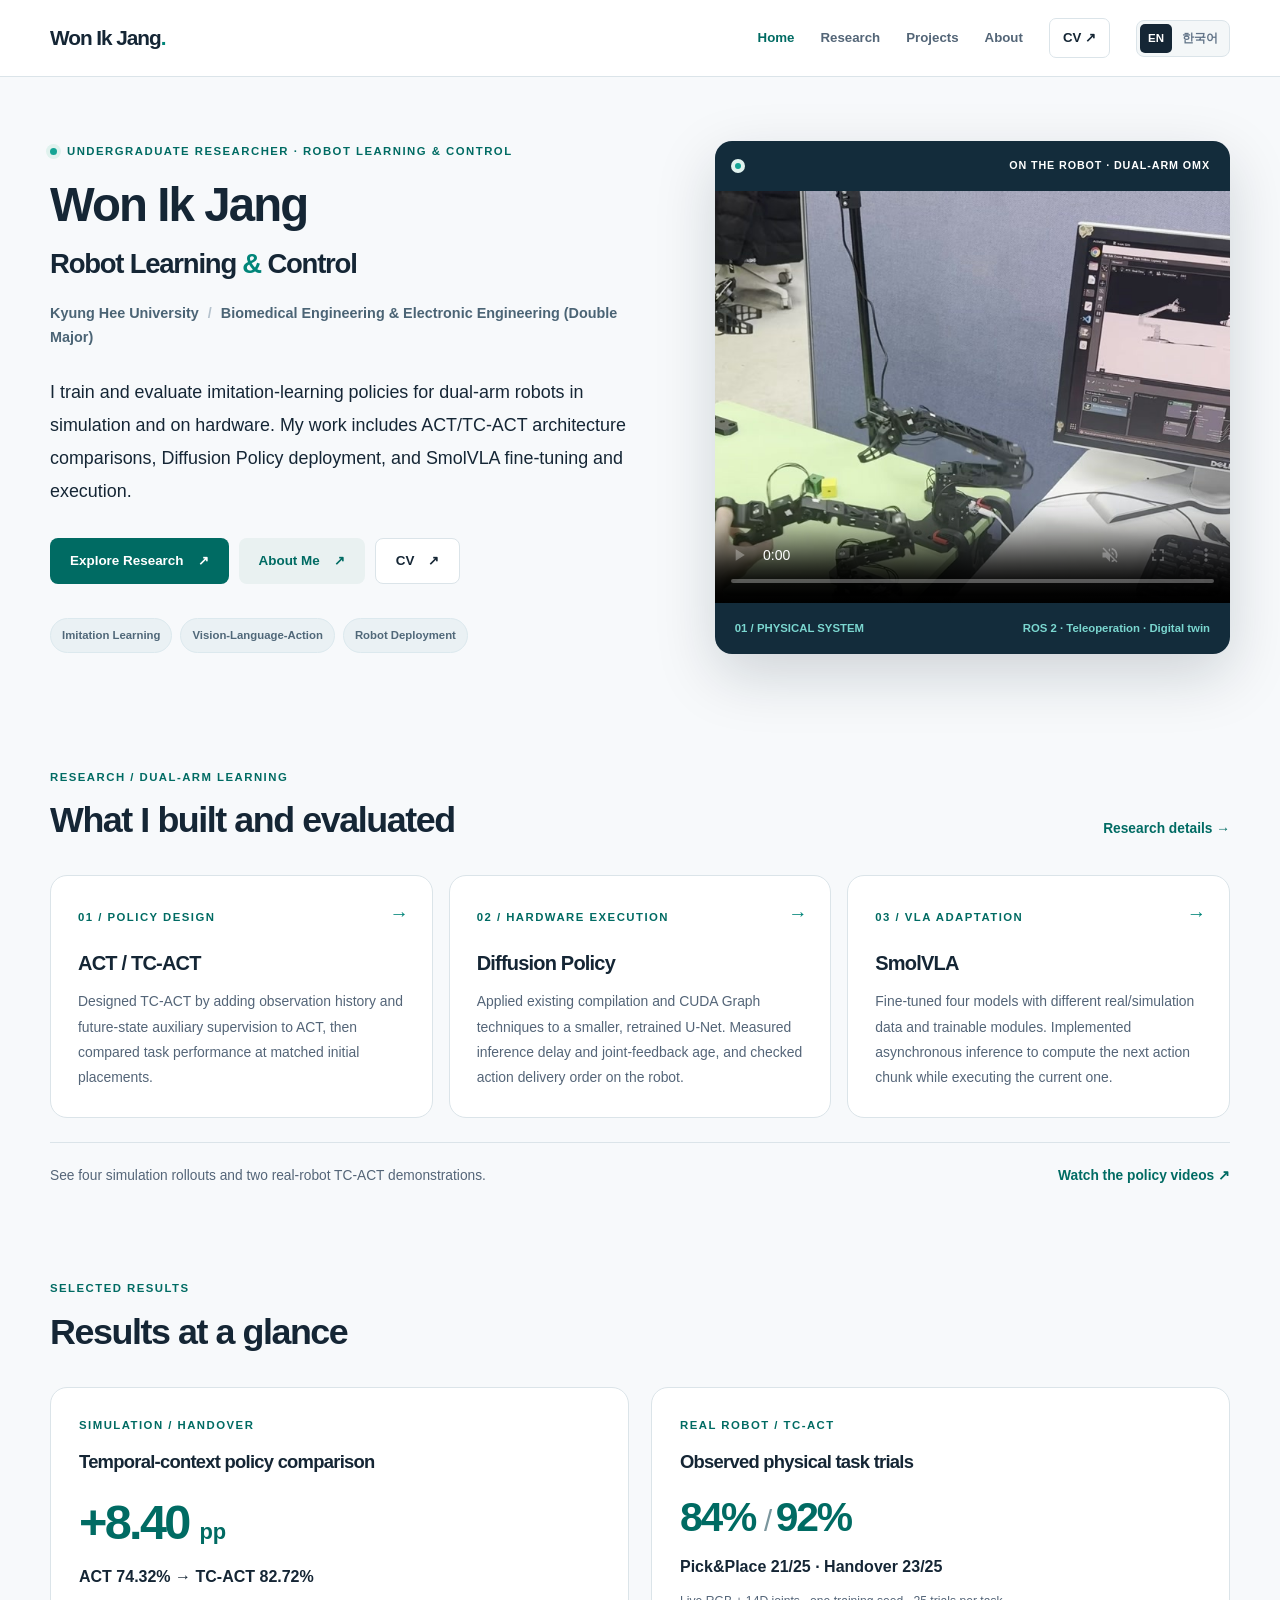
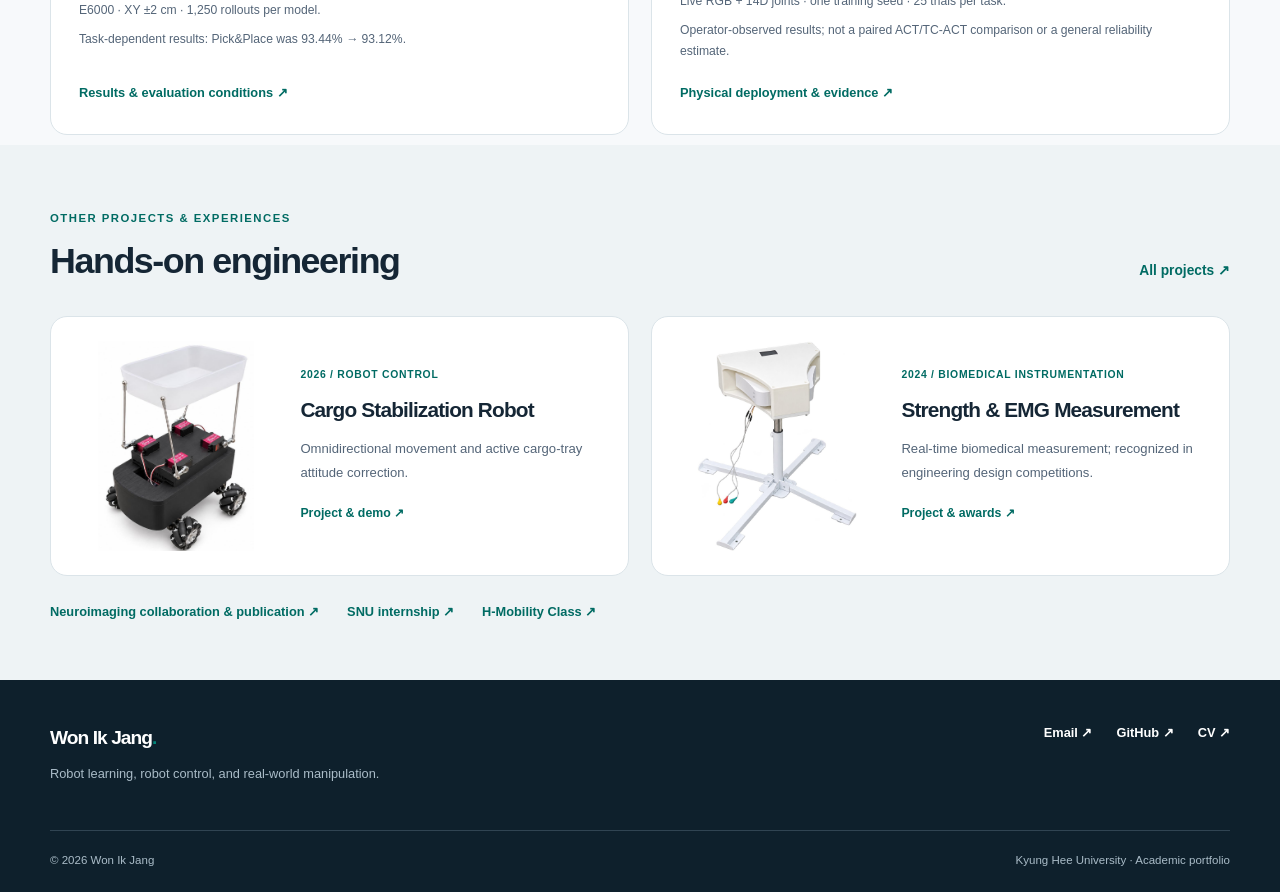
==== commit 9a2b0e38: "Refresh Home research overview and About with ACT, Diffusion and SmolVLA experience" ====
--- a/docs/index.html
+++ b/docs/index.html
@@ -5,15 +5,15 @@
 <meta charset="utf-8"/>
 <meta content="width=device-width, initial-scale=1" name="viewport"/>
 <meta content="#f6f8fb" name="theme-color"/>
-<meta content="Won Ik Jang. Undergraduate researcher at Kyung Hee University working on robot learning, robot control, and sim-to-real manipulation." name="description"/>
+<meta content="Won Ik Jang studies dual-arm robot learning through ACT/TC-ACT comparisons, Diffusion Policy deployment, and SmolVLA fine-tuning and execution." name="description"/>
 <meta content="website" property="og:type"/>
 <meta content="Won Ik Jang | Robot Learning &amp; Control" property="og:title"/>
-<meta content="Won Ik Jang. Undergraduate researcher at Kyung Hee University working on robot learning, robot control, and sim-to-real manipulation." property="og:description"/>
+<meta content="Won Ik Jang studies dual-arm robot learning through ACT/TC-ACT comparisons, Diffusion Policy deployment, and SmolVLA fine-tuning and execution." property="og:description"/>
 <meta content="https://green101630-jwi.github.io/literate-octo-doodle/assets/media/dual-arm-workspace.jpg" property="og:image"/>
 <title data-title-en="Won Ik Jang | Robot Learning &amp; Control" data-title-ko="장원익 | 로봇 학습 및 제어">Won Ik Jang | Robot Learning &amp; Control</title>
 <link href="portfolio.css" rel="stylesheet"/>
 <link href="research-enhancements.css" rel="stylesheet"/>
-<link href="home.css?v=d6b59a765246" rel="stylesheet"/>
+<link href="home.css?v=20261115-home-about" rel="stylesheet"/>
 <script defer="" src="portfolio.js"></script>
 </head>
 <body>
@@ -25,10 +25,9 @@
 <p class="eyebrow"><span class="pulse"></span><span data-locale="en">UNDERGRADUATE RESEARCHER · ROBOT LEARNING &amp; CONTROL</span><span data-locale="ko">학부연구생 · 로봇 학습 및 제어</span></p>
 <h1 id="hero-name">Won Ik Jang<span class="heading-line"> <span data-locale="en">Robot Learning <em>&amp;</em> Control</span><span data-locale="ko">로봇 학습 <em>&amp;</em> 제어</span></span></h1>
 <p class="identity">Kyung Hee University <span class="sep">/</span> <span data-locale="en">Biomedical Engineering &amp; Electronic Engineering (Double Major)</span><span data-locale="ko">생체의공학 · 전자공학 복수전공</span></p>
-<p class="hero-lead"><span data-locale="en">I study how temporal context and demonstration data shape bimanual robot learning, and bring learned policies to physical robots.</span><span data-locale="ko">양팔 로봇 조작에서 시간적 문맥과 시연 데이터가 학습에 미치는 영향을 연구하고, 학습한 정책을 실제 로봇에 적용합니다.</span></p>
-<div class="hero-actions"><a class="btn primary" href="research/?v=feedback-20261107-v1"><span data-locale="en">Explore Research</span><span data-locale="ko">연구 살펴보기</span><span aria-hidden="true"> ↗</span></a><a class="btn subtle" href="about/?v=feedback-20261107-v1"><span data-locale="en">About Me</span><span data-locale="ko">자기소개</span><span aria-hidden="true"> ↗</span></a><a class="btn ghost" href="assets/WonIkJang_CV.pdf?v=31153842b9fe" rel="noopener" target="_blank">CV <span aria-hidden="true">↗</span></a></div>
-<div class="hero-tags"><span>Imitation Learning</span><span>Robot Control</span><span>Sim-to-Real</span></div>
-
+<p class="hero-lead"><span data-locale="en">I train and evaluate imitation-learning policies for dual-arm robots in simulation and on hardware. My work includes ACT/TC-ACT architecture comparisons, Diffusion Policy deployment, and SmolVLA fine-tuning and execution.</span><span data-locale="ko">시연 데이터로 양팔 로봇의 행동을 학습하고, 시뮬레이션과 실로봇에서 평가합니다. ACT·TC-ACT의 구조 비교, Diffusion Policy의 실물 구동, SmolVLA의 학습·실행을 다뤘습니다.</span></p>
+<div class="hero-actions"><a class="btn primary" href="research/"><span data-locale="en">Explore Research</span><span data-locale="ko">연구 살펴보기</span><span aria-hidden="true"> ↗</span></a><a class="btn subtle" href="about/"><span data-locale="en">About Me</span><span data-locale="ko">자기소개</span><span aria-hidden="true"> ↗</span></a><a class="btn ghost" href="assets/WonIkJang_CV.pdf?v=31153842b9fe" rel="noopener" target="_blank">CV <span aria-hidden="true">↗</span></a></div>
+<div class="hero-tags"><span>Imitation Learning</span><span>Vision-Language-Action</span><span>Robot Deployment</span></div>
 </div>
 <div class="hero-media">
 <div class="media-label"><span class="pulse"></span><span data-locale="en">ON THE ROBOT · DUAL-ARM OMX</span><span data-locale="ko">실제 로봇 · 양팔 OMX</span></div>
@@ -36,7 +35,11 @@
 <div class="media-caption"><span>01 / PHYSICAL SYSTEM</span><span><span data-locale="en">ROS 2 · Teleoperation · Digital twin</span><span data-locale="ko">ROS 2 · 원격 조작 · 디지털 트윈</span></span></div>
 </div>
 </section>
-<section aria-labelledby="findings-heading" class="wrap home-findings">
+<section aria-labelledby="research-heading" class="section wrap home-contributions">
+<div class="section-head"><div><p class="eyebrow">RESEARCH / DUAL-ARM LEARNING</p><h2 id="research-heading"><span data-locale="en">What I built and evaluated</span><span data-locale="ko">직접 구현하고 평가한 것들</span></h2></div><a class="inline-link" href="research/"><span data-locale="en">Research details →</span><span data-locale="ko">연구 내용 보기 →</span></a></div>
+<div class="card-grid three"><a class="info-card" href="research/#act-tc"><span class="index">01 / POLICY DESIGN</span><h3>ACT / TC-ACT</h3><p><span data-locale="en">Designed TC-ACT by adding observation history and future-state auxiliary supervision to ACT, then compared task performance at matched initial placements.</span><span data-locale="ko">ACT에 관측 이력과 미래 상태 보조 학습을 더한 TC-ACT를 설계하고, 같은 초기 배치에서 태스크별 성능을 비교했습니다.</span></p><span aria-hidden="true" class="card-arrow">→</span></a><a class="info-card" href="research/#diffusion"><span class="index">02 / HARDWARE EXECUTION</span><h3>Diffusion Policy</h3><p><span data-locale="en">Applied existing compilation and CUDA Graph techniques to a smaller, retrained U-Net. Measured inference delay and joint-feedback age, and checked action delivery order on the robot.</span><span data-locale="ko">재학습된 작은 U-Net에 기존 compile·CUDA Graph 기법을 적용했습니다. 실물 구동에서 추론·피드백 지연과 행동 전달 순서를 검증했습니다.</span></p><span aria-hidden="true" class="card-arrow">→</span></a><a class="info-card" href="research/#smolvla"><span class="index">03 / VLA ADAPTATION</span><h3>SmolVLA</h3><p><span data-locale="en">Fine-tuned four models with different real/simulation data and trainable modules. Implemented asynchronous inference to compute the next action chunk while executing the current one.</span><span data-locale="ko">실물·시뮬 데이터와 학습 모듈을 달리해 네 모델을 fine-tuning했습니다. 기존 행동 청크를 실행하는 동안 다음 청크를 계산하는 비동기 구조를 구현했습니다.</span></p><span aria-hidden="true" class="card-arrow">→</span></a></div>
+<div class="home-video-link"><p><span data-locale="en">See four simulation rollouts and two real-robot TC-ACT demonstrations.</span><span data-locale="ko">시뮬레이션 롤아웃 네 개와 실로봇 TC-ACT 시연 두 개를 확인할 수 있습니다.</span></p><a class="inline-link" href="research/?v=feedback-20261107-v1#policy-videos"><span data-locale="en">Watch the policy videos ↗</span><span data-locale="ko">정책별 영상 보기 ↗</span></a></div>
+</section><section aria-labelledby="findings-heading" class="wrap home-findings">
 <div class="section-head"><div><p class="eyebrow">SELECTED RESULTS</p><h2 id="findings-heading"><span data-locale="en">Results at a glance</span><span data-locale="ko">대표 실험 결과</span></h2></div></div>
 <div class="home-finding-grid">
 <article class="home-finding">
@@ -59,15 +62,7 @@
 </article>
 </div>
 </section>
-<section aria-labelledby="research-heading" class="section wrap home-contributions">
-<div class="section-head"><div><p class="eyebrow">RESEARCH / DUAL-ARM LEARNING</p><h2 id="research-heading"><span data-locale="en">What I built and evaluated</span><span data-locale="ko">직접 구현하고 평가한 것들</span></h2></div><a class="inline-link" href="research/?v=feedback-20261107-v1"><span data-locale="en">Research overview ↗</span><span data-locale="ko">연구 개요 보기 ↗</span></a></div>
-<div class="card-grid three">
-<a class="info-card" href="research/?v=feedback-20261107-v1#tc-act"><span class="index">01 / POLICY EXTENSIONS</span><h3>ACT &amp; TC-ACT</h3><p><span data-locale="en">Extended ACT with temporal observations and future-state auxiliary supervision, then compared complete ACT / TC-ACT configurations.</span><span data-locale="ko">ACT에 시간적 관측과 미래 상태 보조 학습을 연결하고, ACT·TC-ACT 전체 구성의 성능을 비교했습니다.</span></p><span aria-hidden="true" class="card-arrow">↗</span></a>
-<a class="info-card" href="research/?v=real-to-sim-20261113#real-to-sim"><span class="index">02 / DEMONSTRATION PIPELINES</span><h3><span data-locale="en">Data for bimanual learning</span><span data-locale="ko">양팔 학습을 위한 시연 데이터</span></h3><p><span data-locale="en">Built demonstration workflows from teleoperation to simulation. Explore real footage and its generated simulation in an overlay.</span><span data-locale="ko">실물 시연을 시뮬레이션 학습 데이터로 연결했습니다. 원본 영상과 생성한 시뮬레이션을 겹쳐 볼 수 있습니다.</span></p><span aria-hidden="true" class="card-arrow">↗</span></a>
-<a class="info-card" href="research/?v=feedback-20261107-v1#systems"><span class="index">03 / PHYSICAL EXECUTION</span><h3><span data-locale="en">Policies on real robots</span><span data-locale="ko">학습한 정책을 실로봇으로</span></h3><p><span data-locale="en">Integrated TC-ACT and Diffusion with ROS 2 hardware; profiled standard inference optimizations and independently checked feedback timing and ordered commands.</span><span data-locale="ko">TC-ACT·Diffusion을 ROS 2 실로봇 시스템에 연결하고, 기존 추론 최적화 기법의 효과와 피드백 지연·행동 순서를 구분해 검증했습니다.</span></p><span aria-hidden="true" class="card-arrow">↗</span></a>
-</div>
-<div class="home-video-link"><p><span data-locale="en">See four simulation rollouts and two real-robot TC-ACT demonstrations.</span><span data-locale="ko">시뮬레이션 롤아웃 네 개와 실로봇 TC-ACT 시연 두 개를 확인할 수 있습니다.</span></p><a class="inline-link" href="research/?v=feedback-20261107-v1#policy-videos"><span data-locale="en">Watch the policy videos ↗</span><span data-locale="ko">정책별 영상 보기 ↗</span></a></div>
-</section>
+
 <section class="section alternate" id="other-projects"><div class="wrap">
 <div class="section-head"><div><p class="eyebrow">OTHER PROJECTS &amp; EXPERIENCES</p><h2><span data-locale="en">Hands-on engineering</span><span data-locale="ko">직접 만든 공학 프로젝트</span></h2></div><a class="inline-link" href="projects/?v=feedback-20261107-v1"><span data-locale="en">All projects ↗</span><span data-locale="ko">프로젝트 전체 보기 ↗</span></a></div>
 <div class="home-project-grid">
--- a/docs/home.css
+++ b/docs/home.css
@@ -1,6 +1,6 @@
 /* Evidence-first home page; the shared portfolio design remains unchanged. */
 .hero{padding-top:64px;padding-bottom:48px}
-.hero-lead{margin-top:26px}
+.hero-lead{margin-top:26px;word-break:keep-all;overflow-wrap:anywhere}
 .home-findings{padding-top:26px;padding-bottom:10px}
 .home-findings h2,.home-contributions h2,#other-projects h2{font-size:clamp(1.8rem,2.8vw,2.6rem)}
 .home-finding-grid{display:grid;grid-template-columns:repeat(2,minmax(0,1fr));gap:22px}
@@ -17,7 +17,7 @@
 .home-finding .inline-link{font-size:.8rem}
 .home-contributions{padding-top:66px;padding-bottom:66px}
 .home-contributions .info-card h3{font-size:1.25rem;line-height:1.4}
-.home-contributions .info-card p{margin-bottom:0}
+.home-contributions .info-card p{margin-bottom:0;word-break:keep-all;overflow-wrap:anywhere}
 .home-video-link{display:flex;align-items:center;justify-content:space-between;gap:18px;margin-top:24px;padding-top:22px;border-top:1px solid var(--line)}
 .home-video-link p{margin:0;font-size:.86rem;color:var(--muted)}
 .home-video-link .inline-link{white-space:nowrap}
@@ -35,3 +35,4 @@
 .home-experience-links a:hover{text-decoration:underline}
 @media(max-width:950px){.home-project-grid{grid-template-columns:1fr}.home-project{grid-template-columns:170px minmax(0,1fr)}.home-project-visual{height:180px}}
 @media(max-width:700px){.hero{padding-top:45px;padding-bottom:32px}.home-findings{padding-top:25px}.home-finding-grid{grid-template-columns:1fr;gap:16px}.home-finding{padding:23px}.home-finding .eyebrow{font-size:.65rem}.finding-scope{min-height:0}.home-contributions{padding-top:46px;padding-bottom:45px}.home-contributions .card-grid.three{grid-template-columns:1fr}.home-video-link{display:block}.home-video-link .inline-link{margin-top:13px}#other-projects{padding-top:45px;padding-bottom:43px}.home-project{grid-template-columns:100px minmax(0,1fr);padding:20px;gap:17px}.home-project-visual{height:170px}.home-project h3{font-size:1.1rem}.home-project .eyebrow{font-size:.6rem}.home-project p:not(.eyebrow){font-size:.78rem}.home-experience-links{gap:15px;flex-direction:column;align-items:flex-start}}
+
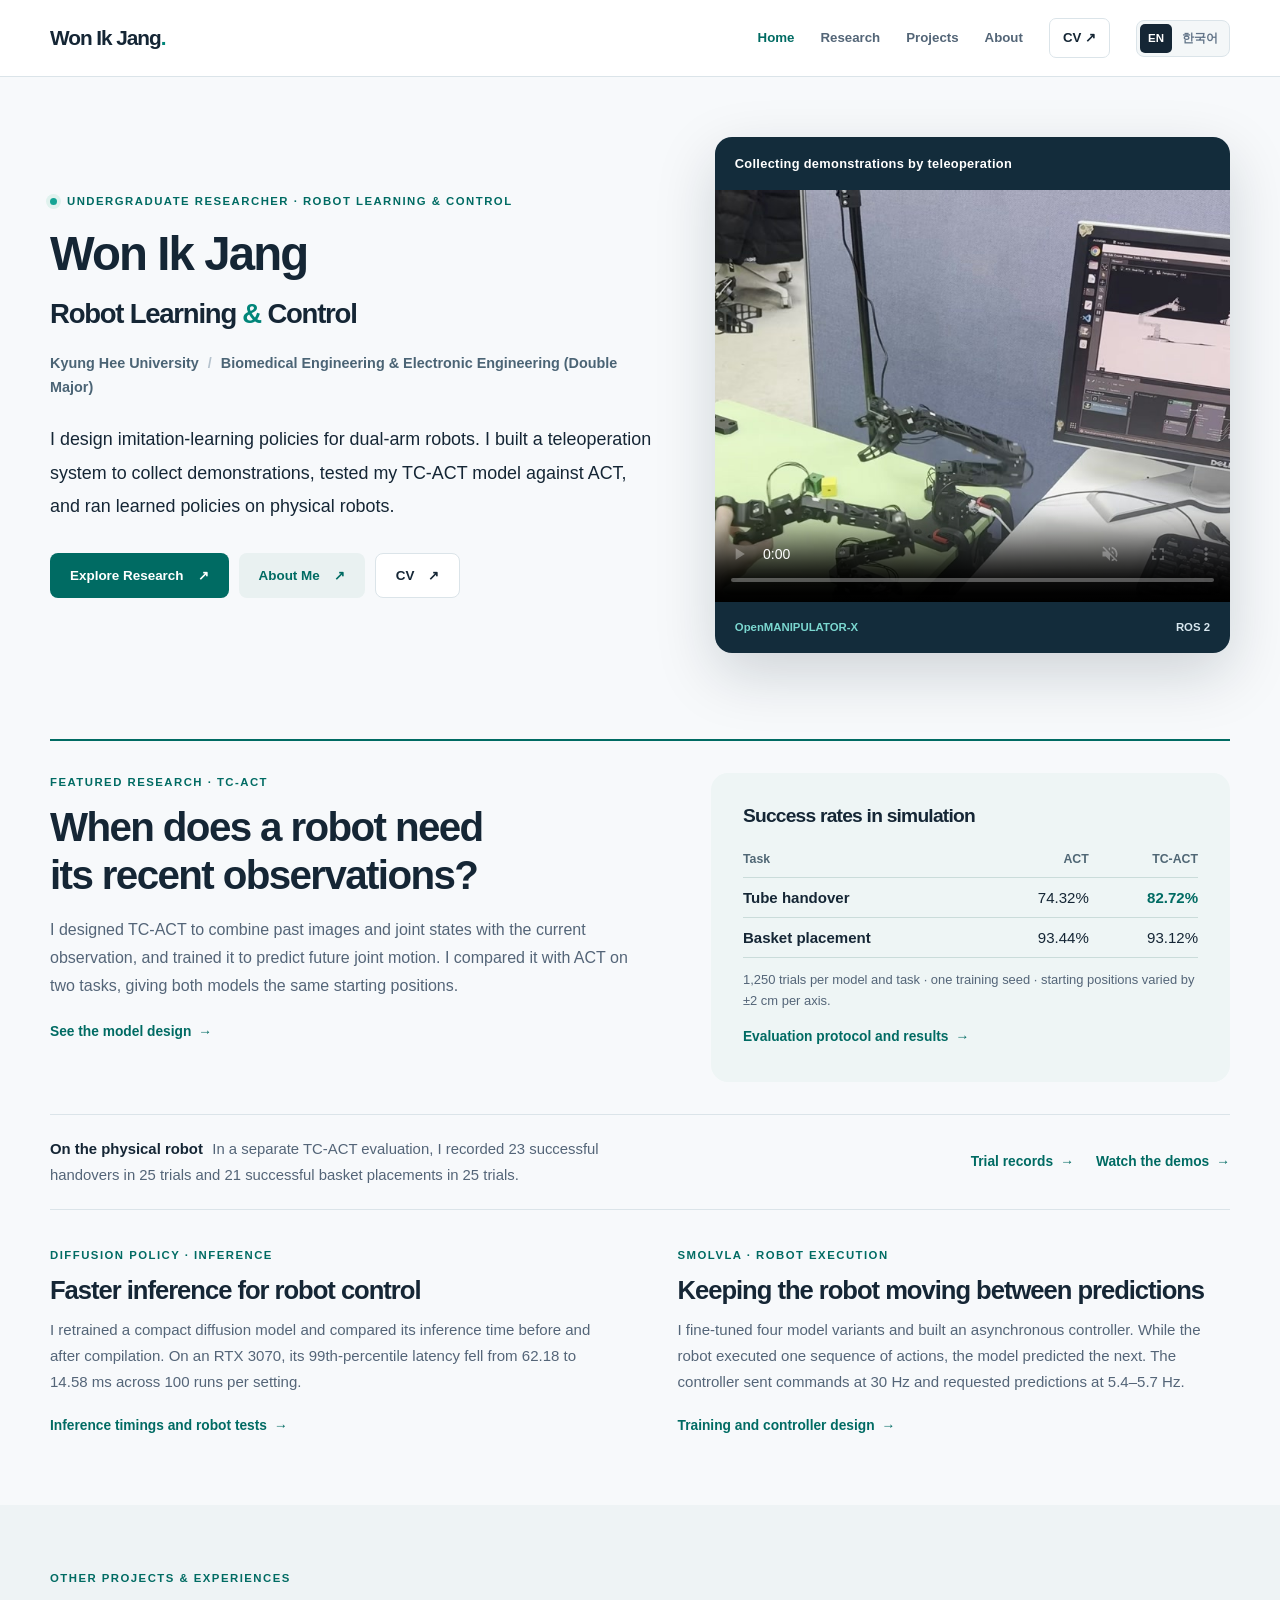
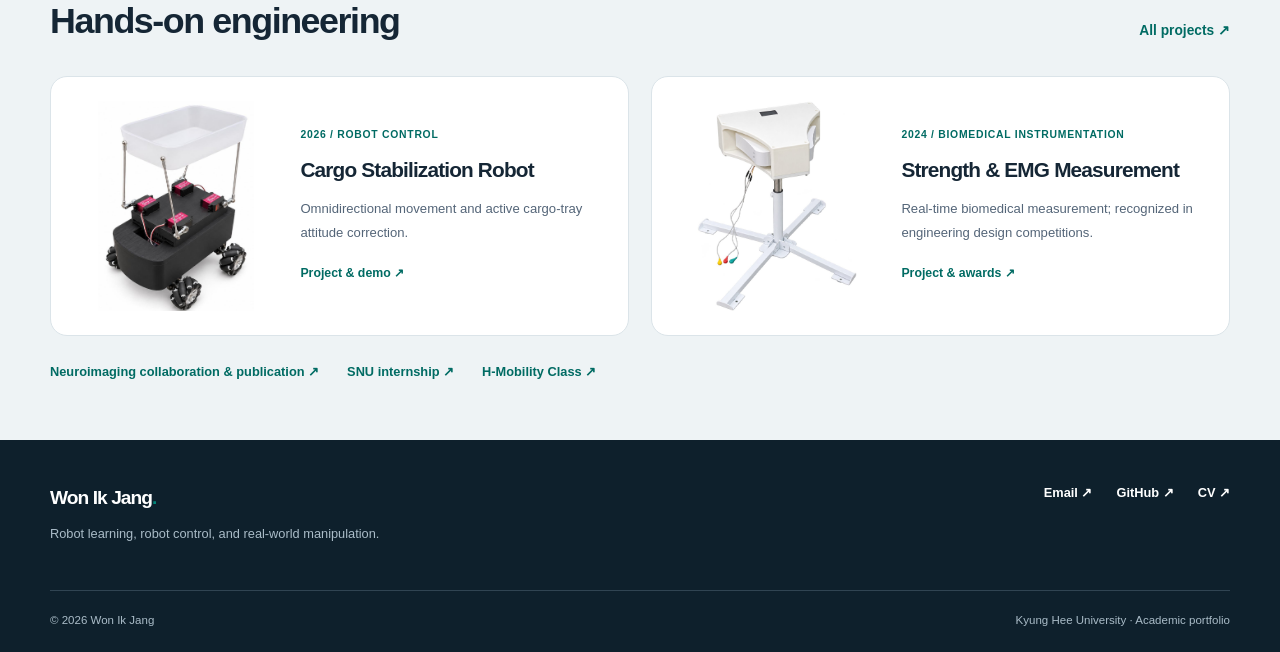
==== commit 00b80907: "대표 양팔 로봇 연구를 기여와 실험 근거 중심으로 재구성" ====
--- a/docs/index.html
+++ b/docs/index.html
@@ -13,7 +13,7 @@
 <title data-title-en="Won Ik Jang | Robot Learning &amp; Control" data-title-ko="장원익 | 로봇 학습 및 제어">Won Ik Jang | Robot Learning &amp; Control</title>
 <link href="portfolio.css" rel="stylesheet"/>
 <link href="research-enhancements.css" rel="stylesheet"/>
-<link href="home.css?v=20261115-home-about" rel="stylesheet"/>
+<link href="home.css?v=20261115-research" rel="stylesheet"/>
 <script defer="" src="portfolio.js"></script>
 </head>
 <body>
@@ -25,42 +25,57 @@
 <p class="eyebrow"><span class="pulse"></span><span data-locale="en">UNDERGRADUATE RESEARCHER · ROBOT LEARNING &amp; CONTROL</span><span data-locale="ko">학부연구생 · 로봇 학습 및 제어</span></p>
 <h1 id="hero-name">Won Ik Jang<span class="heading-line"> <span data-locale="en">Robot Learning <em>&amp;</em> Control</span><span data-locale="ko">로봇 학습 <em>&amp;</em> 제어</span></span></h1>
 <p class="identity">Kyung Hee University <span class="sep">/</span> <span data-locale="en">Biomedical Engineering &amp; Electronic Engineering (Double Major)</span><span data-locale="ko">생체의공학 · 전자공학 복수전공</span></p>
-<p class="hero-lead"><span data-locale="en">I train and evaluate imitation-learning policies for dual-arm robots in simulation and on hardware. My work includes ACT/TC-ACT architecture comparisons, Diffusion Policy deployment, and SmolVLA fine-tuning and execution.</span><span data-locale="ko">시연 데이터로 양팔 로봇의 행동을 학습하고, 시뮬레이션과 실로봇에서 평가합니다. ACT·TC-ACT의 구조 비교, Diffusion Policy의 실물 구동, SmolVLA의 학습·실행을 다뤘습니다.</span></p>
+<p class="hero-lead"><span data-locale="en">I design imitation-learning policies for dual-arm robots. I built a teleoperation system to collect demonstrations, tested my TC-ACT model against ACT, and ran learned policies on physical robots.</span><span data-locale="ko">사람의 시연에서 양팔 로봇의 동작을 학습하는 정책을 설계합니다. 시연 수집용 원격 조작 시스템을 구축했고, 직접 설계한 TC-ACT를 기존 ACT와 비교한 뒤 학습한 정책을 실물 로봇에서 구동했습니다.</span></p>
 <div class="hero-actions"><a class="btn primary" href="research/"><span data-locale="en">Explore Research</span><span data-locale="ko">연구 살펴보기</span><span aria-hidden="true"> ↗</span></a><a class="btn subtle" href="about/"><span data-locale="en">About Me</span><span data-locale="ko">자기소개</span><span aria-hidden="true"> ↗</span></a><a class="btn ghost" href="assets/WonIkJang_CV.pdf?v=31153842b9fe" rel="noopener" target="_blank">CV <span aria-hidden="true">↗</span></a></div>
-<div class="hero-tags"><span>Imitation Learning</span><span>Vision-Language-Action</span><span>Robot Deployment</span></div>
 </div>
 <div class="hero-media">
-<div class="media-label"><span class="pulse"></span><span data-locale="en">ON THE ROBOT · DUAL-ARM OMX</span><span data-locale="ko">실제 로봇 · 양팔 OMX</span></div>
-<video aria-label="Dual-arm OpenMANIPULATOR-X real teleoperation" controls="" muted="" playsinline="" poster="assets/media/dual-arm-workspace.jpg" preload="metadata"><source src="assets/media/dual-arm-teleoperation.mp4" type="video/mp4"/></video>
-<div class="media-caption"><span>01 / PHYSICAL SYSTEM</span><span><span data-locale="en">ROS 2 · Teleoperation · Digital twin</span><span data-locale="ko">ROS 2 · 원격 조작 · 디지털 트윈</span></span></div>
+<div class="media-label" id="teleoperation-title"><span data-locale="en">Collecting demonstrations by teleoperation</span><span data-locale="ko">원격 조작으로 양팔 시연 수집</span></div>
+<video aria-labelledby="teleoperation-title" controls="" muted="" playsinline="" poster="assets/media/dual-arm-workspace.jpg" preload="metadata"><source src="assets/media/dual-arm-teleoperation.mp4" type="video/mp4"/></video>
+<div class="media-caption"><span>OpenMANIPULATOR-X</span><span>ROS 2</span></div>
 </div>
 </section>
 <section aria-labelledby="research-heading" class="section wrap home-contributions">
-<div class="section-head"><div><p class="eyebrow">RESEARCH / DUAL-ARM LEARNING</p><h2 id="research-heading"><span data-locale="en">What I built and evaluated</span><span data-locale="ko">직접 구현하고 평가한 것들</span></h2></div><a class="inline-link" href="research/"><span data-locale="en">Research details →</span><span data-locale="ko">연구 내용 보기 →</span></a></div>
-<div class="card-grid three"><a class="info-card" href="research/#act-tc"><span class="index">01 / POLICY DESIGN</span><h3>ACT / TC-ACT</h3><p><span data-locale="en">Designed TC-ACT by adding observation history and future-state auxiliary supervision to ACT, then compared task performance at matched initial placements.</span><span data-locale="ko">ACT에 관측 이력과 미래 상태 보조 학습을 더한 TC-ACT를 설계하고, 같은 초기 배치에서 태스크별 성능을 비교했습니다.</span></p><span aria-hidden="true" class="card-arrow">→</span></a><a class="info-card" href="research/#diffusion"><span class="index">02 / HARDWARE EXECUTION</span><h3>Diffusion Policy</h3><p><span data-locale="en">Applied existing compilation and CUDA Graph techniques to a smaller, retrained U-Net. Measured inference delay and joint-feedback age, and checked action delivery order on the robot.</span><span data-locale="ko">재학습된 작은 U-Net에 기존 compile·CUDA Graph 기법을 적용했습니다. 실물 구동에서 추론·피드백 지연과 행동 전달 순서를 검증했습니다.</span></p><span aria-hidden="true" class="card-arrow">→</span></a><a class="info-card" href="research/#smolvla"><span class="index">03 / VLA ADAPTATION</span><h3>SmolVLA</h3><p><span data-locale="en">Fine-tuned four models with different real/simulation data and trainable modules. Implemented asynchronous inference to compute the next action chunk while executing the current one.</span><span data-locale="ko">실물·시뮬 데이터와 학습 모듈을 달리해 네 모델을 fine-tuning했습니다. 기존 행동 청크를 실행하는 동안 다음 청크를 계산하는 비동기 구조를 구현했습니다.</span></p><span aria-hidden="true" class="card-arrow">→</span></a></div>
-<div class="home-video-link"><p><span data-locale="en">See four simulation rollouts and two real-robot TC-ACT demonstrations.</span><span data-locale="ko">시뮬레이션 롤아웃 네 개와 실로봇 TC-ACT 시연 두 개를 확인할 수 있습니다.</span></p><a class="inline-link" href="research/?v=feedback-20261107-v1#policy-videos"><span data-locale="en">Watch the policy videos ↗</span><span data-locale="ko">정책별 영상 보기 ↗</span></a></div>
-</section><section aria-labelledby="findings-heading" class="wrap home-findings">
-<div class="section-head"><div><p class="eyebrow">SELECTED RESULTS</p><h2 id="findings-heading"><span data-locale="en">Results at a glance</span><span data-locale="ko">대표 실험 결과</span></h2></div></div>
-<div class="home-finding-grid">
-<article class="home-finding">
-<p class="eyebrow"><span data-locale="en">SIMULATION / HANDOVER</span><span data-locale="ko">시뮬레이션 / HANDOVER</span></p>
-<h3><span data-locale="en">Temporal-context policy comparison</span><span data-locale="ko">시간적 문맥을 활용한 정책 비교</span></h3>
-<p class="finding-value">+8.40 <span><span data-locale="en">pp</span><span data-locale="ko">%p</span></span></p>
-<p class="finding-comparison">ACT 74.32% <span aria-hidden="true">→</span> TC-ACT 82.72%</p>
-<p class="finding-conditions"><span data-locale="en">E6000 · XY ±2 cm · 1,250 rollouts per model.</span><span data-locale="ko">E6000 · XY ±2 cm · 모델당 1,250회 평가.</span></p>
-<p class="finding-scope"><span data-locale="en">Task-dependent results: Pick&amp;Place was 93.44% → 93.12%.</span><span data-locale="ko">태스크별 차이가 있으며, Pick&amp;Place는 93.44% → 93.12%였습니다.</span></p>
-<a class="inline-link" href="research/?v=feedback-20261107-v1#results"><span data-locale="en">Results &amp; evaluation conditions ↗</span><span data-locale="ko">비교 결과·평가 조건 보기 ↗</span></a>
-</article>
-<article class="home-finding">
-<p class="eyebrow"><span data-locale="en">REAL ROBOT / TC-ACT</span><span data-locale="ko">실로봇 / TC-ACT</span></p>
-<h3><span data-locale="en">Observed physical task trials</span><span data-locale="ko">실로봇 작업 수행 실험</span></h3>
-<p class="finding-value finding-latency">84% <i aria-hidden="true"> / </i> 92%</p>
-<p class="finding-comparison">Pick&amp;Place 21/25 · Handover 23/25</p>
-<p class="finding-conditions"><span data-locale="en">Live RGB + 14D joints · one training seed · 25 trials per task.</span><span data-locale="ko">실카메라 RGB + 14D 관절 · 학습 시드 1개 · 태스크별 25회.</span></p>
-<p class="finding-scope"><span data-locale="en">Operator-observed results; not a paired ACT/TC-ACT comparison or a general reliability estimate.</span><span data-locale="ko">작업자가 관찰한 성공 횟수이며 ACT와의 동일 조건 비교나 일반적인 신뢰도 추정이 아닙니다.</span></p>
-<a class="inline-link" href="research/#deployment"><span data-locale="en">Physical deployment &amp; evidence ↗</span><span data-locale="ko">실로봇 구동·검증 내용 ↗</span></a>
-</article>
-</div>
+  <div class="home-study">
+    <div class="home-study-copy">
+      <p class="eyebrow"><span data-locale="en">FEATURED RESEARCH · TC-ACT</span><span data-locale="ko">대표 연구 · TC-ACT</span></p>
+      <h2 id="research-heading"><span data-locale="en">When does a robot need its recent observations?</span><span data-locale="ko">로봇에게 이전 장면이 필요한 작업은 무엇일까?</span></h2>
+      <p><span data-locale="en">I designed TC-ACT to combine past images and joint states with the current observation, and trained it to predict future joint motion. I compared it with ACT on two tasks, giving both models the same starting positions.</span><span data-locale="ko">현재 장면과 함께 과거 영상·관절 상태를 읽고, 학습 중에는 다음 관절 움직임도 예측하는 TC-ACT를 설계했습니다. 두 모델에 같은 초기 배치를 주고, 튜브 건네기와 바구니에 물체 놓기에서 기존 ACT와 비교했습니다.</span></p>
+      <a class="inline-link" href="research/#act-tc"><span data-locale="en">See the model design</span><span data-locale="ko">모델 설계 보기</span> <span aria-hidden="true">→</span></a>
+    </div>
+    <div class="home-study-result">
+      <h3 id="home-simulation"><span data-locale="en">Success rates in simulation</span><span data-locale="ko">시뮬레이션 작업 성공률</span></h3>
+      <table aria-labelledby="home-simulation">
+        <thead><tr><th scope="col"><span data-locale="en">Task</span><span data-locale="ko">작업</span></th><th scope="col">ACT</th><th scope="col">TC-ACT</th></tr></thead>
+        <tbody>
+          <tr><th scope="row"><span data-locale="en">Tube handover</span><span data-locale="ko">튜브 건네기</span></th><td>74.32%</td><td><strong>82.72%</strong></td></tr>
+          <tr><th scope="row"><span data-locale="en">Basket placement</span><span data-locale="ko">바구니에 놓기</span></th><td>93.44%</td><td>93.12%</td></tr>
+        </tbody>
+      </table>
+      <p><span data-locale="en">1,250 trials per model and task · one training seed · starting positions varied by ±2 cm per axis.</span><span data-locale="ko">모델·작업별 1,250회 · 학습 시드 1개 · 가로·세로 각 축의 초기 위치 범위 ±2 cm.</span></p>
+      <a class="inline-link" href="research/#results"><span data-locale="en">Evaluation protocol and results</span><span data-locale="ko">평가 조건과 전체 결과</span> <span aria-hidden="true">→</span></a>
+    </div>
+  </div>
+  <div class="home-physical">
+    <p><strong><span data-locale="en">On the physical robot</span><span data-locale="ko">실물 로봇 평가</span></strong> <span data-locale="en">In a separate TC-ACT evaluation, I recorded 23 successful handovers in 25 trials and 21 successful basket placements in 25 trials.</span><span data-locale="ko">TC-ACT를 실물에서 별도로 평가했습니다. 작업당 25회 중 튜브 건네기는 23회, 바구니에 놓기는 21회 성공했습니다.</span></p>
+    <div class="home-study-links">
+      <a class="inline-link" href="research/#deployment"><span data-locale="en">Trial records</span><span data-locale="ko">실험 기록</span> <span aria-hidden="true">→</span></a>
+      <a class="inline-link" href="research/#policy-videos"><span data-locale="en">Watch the demos</span><span data-locale="ko">시연 영상</span> <span aria-hidden="true">→</span></a>
+    </div>
+  </div>
+  <div class="home-followups">
+    <article>
+      <p class="eyebrow"><span data-locale="en">DIFFUSION POLICY · INFERENCE</span><span data-locale="ko">확산 정책 · 추론 시간</span></p>
+      <h3><span data-locale="en">Faster inference for robot control</span><span data-locale="ko">로봇 제어를 위한 추론 시간 단축</span></h3>
+      <p><span data-locale="en">I retrained a compact diffusion model and compared its inference time before and after compilation. On an RTX 3070, its 99th-percentile latency fell from 62.18 to 14.58 ms across 100 runs per setting.</span><span data-locale="ko">소형 확산 모델을 재학습하고 컴파일 전후의 추론 시간을 비교했습니다. RTX 3070에서 조건별 100회 측정했을 때, 모델 단독 추론의 99백분위 지연은 62.18밀리초에서 14.58밀리초로 줄었습니다.</span></p>
+      <a class="inline-link" href="research/#diffusion"><span data-locale="en">Inference timings and robot tests</span><span data-locale="ko">추론 측정값과 실물 구동 기록</span> <span aria-hidden="true">→</span></a>
+    </article>
+    <article>
+      <p class="eyebrow"><span data-locale="en">SMOLVLA · ROBOT EXECUTION</span><span data-locale="ko">스몰VLA · 실물 구동</span></p>
+      <h3><span data-locale="en">Keeping the robot moving between predictions</span><span data-locale="ko">모델이 다음 동작을 계산하는 동안 로봇 움직이기</span></h3>
+      <p><span data-locale="en">I fine-tuned four model variants and built an asynchronous controller. While the robot executed one sequence of actions, the model predicted the next. The controller sent commands at 30 Hz and requested predictions at 5.4–5.7 Hz.</span><span data-locale="ko">네 가지 구성으로 모델을 미세조정하고, 로봇이 동작을 수행하는 동안 다음 동작을 미리 계산하는 제어기를 구현했습니다. 실물에서 초당 30회 명령을 보내면서 모델에는 초당 5.4~5.7회 새 예측을 요청했습니다.</span></p>
+      <a class="inline-link" href="research/#smolvla"><span data-locale="en">Training and controller design</span><span data-locale="ko">학습 조건과 제어기 구조</span> <span aria-hidden="true">→</span></a>
+    </article>
+  </div>
 </section>
 
 <section class="section alternate" id="other-projects"><div class="wrap">
--- a/docs/home.css
+++ b/docs/home.css
@@ -1,26 +1,138 @@
-/* Evidence-first home page; the shared portfolio design remains unchanged. */
-.hero{padding-top:64px;padding-bottom:48px}
-.hero-lead{margin-top:26px;word-break:keep-all;overflow-wrap:anywhere}
-.home-findings{padding-top:26px;padding-bottom:10px}
-.home-findings h2,.home-contributions h2,#other-projects h2{font-size:clamp(1.8rem,2.8vw,2.6rem)}
-.home-finding-grid{display:grid;grid-template-columns:repeat(2,minmax(0,1fr));gap:22px}
-.home-finding{min-width:0;border:1px solid var(--line);border-radius:var(--radius);background:var(--white);padding:28px}
-.home-finding .eyebrow{margin-bottom:14px}
-.home-finding h3{font-size:1.15rem;line-height:1.45;margin-bottom:18px;word-break:keep-all;overflow-wrap:anywhere}
-.finding-value{font-size:clamp(2.3rem,3.8vw,3.1rem);font-weight:800;letter-spacing:-.055em;line-height:1.2;margin:0 0 12px;color:var(--teal-deep)}
-.finding-value>span{font-size:.45em;font-weight:700;letter-spacing:0}
-.finding-latency{font-size:clamp(1.8rem,3.2vw,2.55rem)}
-.finding-latency i{font-style:normal;font-weight:400;color:#7b969d;font-size:.72em}
-.finding-comparison{font-size:1rem;font-weight:650;margin-bottom:10px}
-.finding-conditions,.finding-scope{font-size:.76rem;line-height:1.75;color:var(--muted);margin-bottom:8px;word-break:keep-all;overflow-wrap:anywhere}
-.finding-scope{min-height:2.7em;margin-bottom:17px}
-.home-finding .inline-link{font-size:.8rem}
-.home-contributions{padding-top:66px;padding-bottom:66px}
-.home-contributions .info-card h3{font-size:1.25rem;line-height:1.4}
-.home-contributions .info-card p{margin-bottom:0;word-break:keep-all;overflow-wrap:anywhere}
-.home-video-link{display:flex;align-items:center;justify-content:space-between;gap:18px;margin-top:24px;padding-top:22px;border-top:1px solid var(--line)}
-.home-video-link p{margin:0;font-size:.86rem;color:var(--muted)}
-.home-video-link .inline-link{white-space:nowrap}
+.hero {
+  padding-top: 60px;
+  padding-bottom: 48px;
+}
+.hero-lead {
+  margin-top: 24px;
+  word-break: keep-all;
+  overflow-wrap: anywhere;
+}
+.hero-media .media-label {
+  font-size: .8rem;
+  letter-spacing: .025em;
+}
+.home-contributions {
+  padding: 38px 0 66px;
+}
+.home-study {
+  display: grid;
+  grid-template-columns: minmax(0, 1.15fr) minmax(0, 1fr);
+  gap: clamp(32px, 5vw, 74px);
+  align-items: start;
+  border-top: 2px solid var(--teal-deep);
+  padding: 32px 0;
+}
+.home-study h2 {
+  max-width: 22ch;
+  margin-bottom: 17px;
+  font-size: clamp(1.8rem, 3.15vw, 2.75rem);
+  text-wrap: balance;
+}
+.home-study-copy > p:not(.eyebrow),
+.home-followups article > p:not(.eyebrow),
+.home-physical p {
+  color: var(--muted);
+  line-height: 1.75;
+}
+.home-contributions h2,
+.home-contributions h3,
+.home-contributions p,
+.home-contributions th {
+  word-break: keep-all;
+  overflow-wrap: anywhere;
+}
+.home-study-result {
+  padding: clamp(18px, 2.6vw, 32px);
+  background: var(--soft);
+  border-radius: var(--radius);
+}
+.home-study-result h3 {
+  margin: 0 0 14px;
+  font-size: 1.2rem;
+}
+.home-study-result table {
+  width: 100%;
+  border-collapse: collapse;
+  font-size: .94rem;
+  font-variant-numeric: tabular-nums;
+  line-height: 1.4;
+}
+.home-study-result th,
+.home-study-result td {
+  border-bottom: 1px solid #cadcda;
+  padding: 9px 0 9px 8px;
+  text-align: right;
+}
+.home-study-result th:first-child {
+  padding-left: 0;
+  text-align: left;
+}
+.home-study-result thead {
+  font-size: .77rem;
+  color: #506775;
+}
+.home-study-result tbody strong {
+  color: var(--teal-deep);
+}
+.home-study-result p {
+  margin: 12px 0;
+  color: var(--muted);
+  font-size: .81rem;
+  line-height: 1.6;
+}
+.home-physical {
+  display: flex;
+  gap: 18px 32px;
+  justify-content: space-between;
+  align-items: center;
+  padding: 21px 0;
+  border-block: 1px solid var(--line);
+}
+.home-physical p {
+  margin: 0;
+  max-width: 73ch;
+  font-size: .93rem;
+}
+.home-physical strong {
+  margin-right: .35em;
+  color: var(--ink);
+}
+.home-study-links {
+  display: flex;
+  flex-shrink: 0;
+  flex-wrap: wrap;
+  gap: 8px 22px;
+}
+.home-followups {
+  display: grid;
+  grid-template-columns: repeat(2, minmax(0, 1fr));
+  gap: clamp(25px, 6vw, 75px);
+  margin-top: 36px;
+}
+.home-followups h3 {
+  margin: 0 0 12px;
+  font-size: clamp(1.25rem, 2vw, 1.65rem);
+  text-wrap: balance;
+}
+.home-followups .eyebrow {
+  margin-bottom: 10px;
+}
+.home-followups article > p:not(.eyebrow) {
+  font-size: .94rem;
+}
+#other-projects h2 {
+  font-size: clamp(1.8rem, 2.8vw, 2.6rem);
+}
+@media (max-width: 800px) {
+  .home-study { grid-template-columns: 1fr; gap: 22px; }
+  .home-physical { align-items: start; flex-direction: column; gap: 8px; }
+}
+@media (max-width: 700px) {
+  .hero { padding: 45px 0 32px; }
+  .home-contributions { padding: 20px 0 45px; }
+  .home-study { padding: 24px 0; }
+  .home-followups { grid-template-columns: 1fr; gap: 28px; margin-top: 26px; }
+}
 #other-projects{padding-top:64px;padding-bottom:58px}
 .home-project-grid{display:grid;grid-template-columns:repeat(2,minmax(0,1fr));gap:22px}
 .home-project{display:grid;grid-template-columns:minmax(100px,.8fr) minmax(0,1.2fr);align-items:center;gap:23px;min-width:0;padding:24px;border:1px solid var(--line);border-radius:var(--radius);background:var(--white);transition:border-color .2s}
@@ -34,5 +146,5 @@
 .home-experience-links{display:flex;flex-wrap:wrap;gap:12px 28px;padding-top:25px;font-size:.8rem;font-weight:650;color:var(--teal-deep)}
 .home-experience-links a:hover{text-decoration:underline}
 @media(max-width:950px){.home-project-grid{grid-template-columns:1fr}.home-project{grid-template-columns:170px minmax(0,1fr)}.home-project-visual{height:180px}}
-@media(max-width:700px){.hero{padding-top:45px;padding-bottom:32px}.home-findings{padding-top:25px}.home-finding-grid{grid-template-columns:1fr;gap:16px}.home-finding{padding:23px}.home-finding .eyebrow{font-size:.65rem}.finding-scope{min-height:0}.home-contributions{padding-top:46px;padding-bottom:45px}.home-contributions .card-grid.three{grid-template-columns:1fr}.home-video-link{display:block}.home-video-link .inline-link{margin-top:13px}#other-projects{padding-top:45px;padding-bottom:43px}.home-project{grid-template-columns:100px minmax(0,1fr);padding:20px;gap:17px}.home-project-visual{height:170px}.home-project h3{font-size:1.1rem}.home-project .eyebrow{font-size:.6rem}.home-project p:not(.eyebrow){font-size:.78rem}.home-experience-links{gap:15px;flex-direction:column;align-items:flex-start}}
+@media(max-width:700px){#other-projects{padding-top:45px;padding-bottom:43px}.home-project{grid-template-columns:100px minmax(0,1fr);padding:20px;gap:17px}.home-project-visual{height:170px}.home-project h3{font-size:1.1rem}.home-project .eyebrow{font-size:.6rem}.home-project p:not(.eyebrow){font-size:.78rem}.home-experience-links{gap:15px;flex-direction:column;align-items:flex-start}}
 
